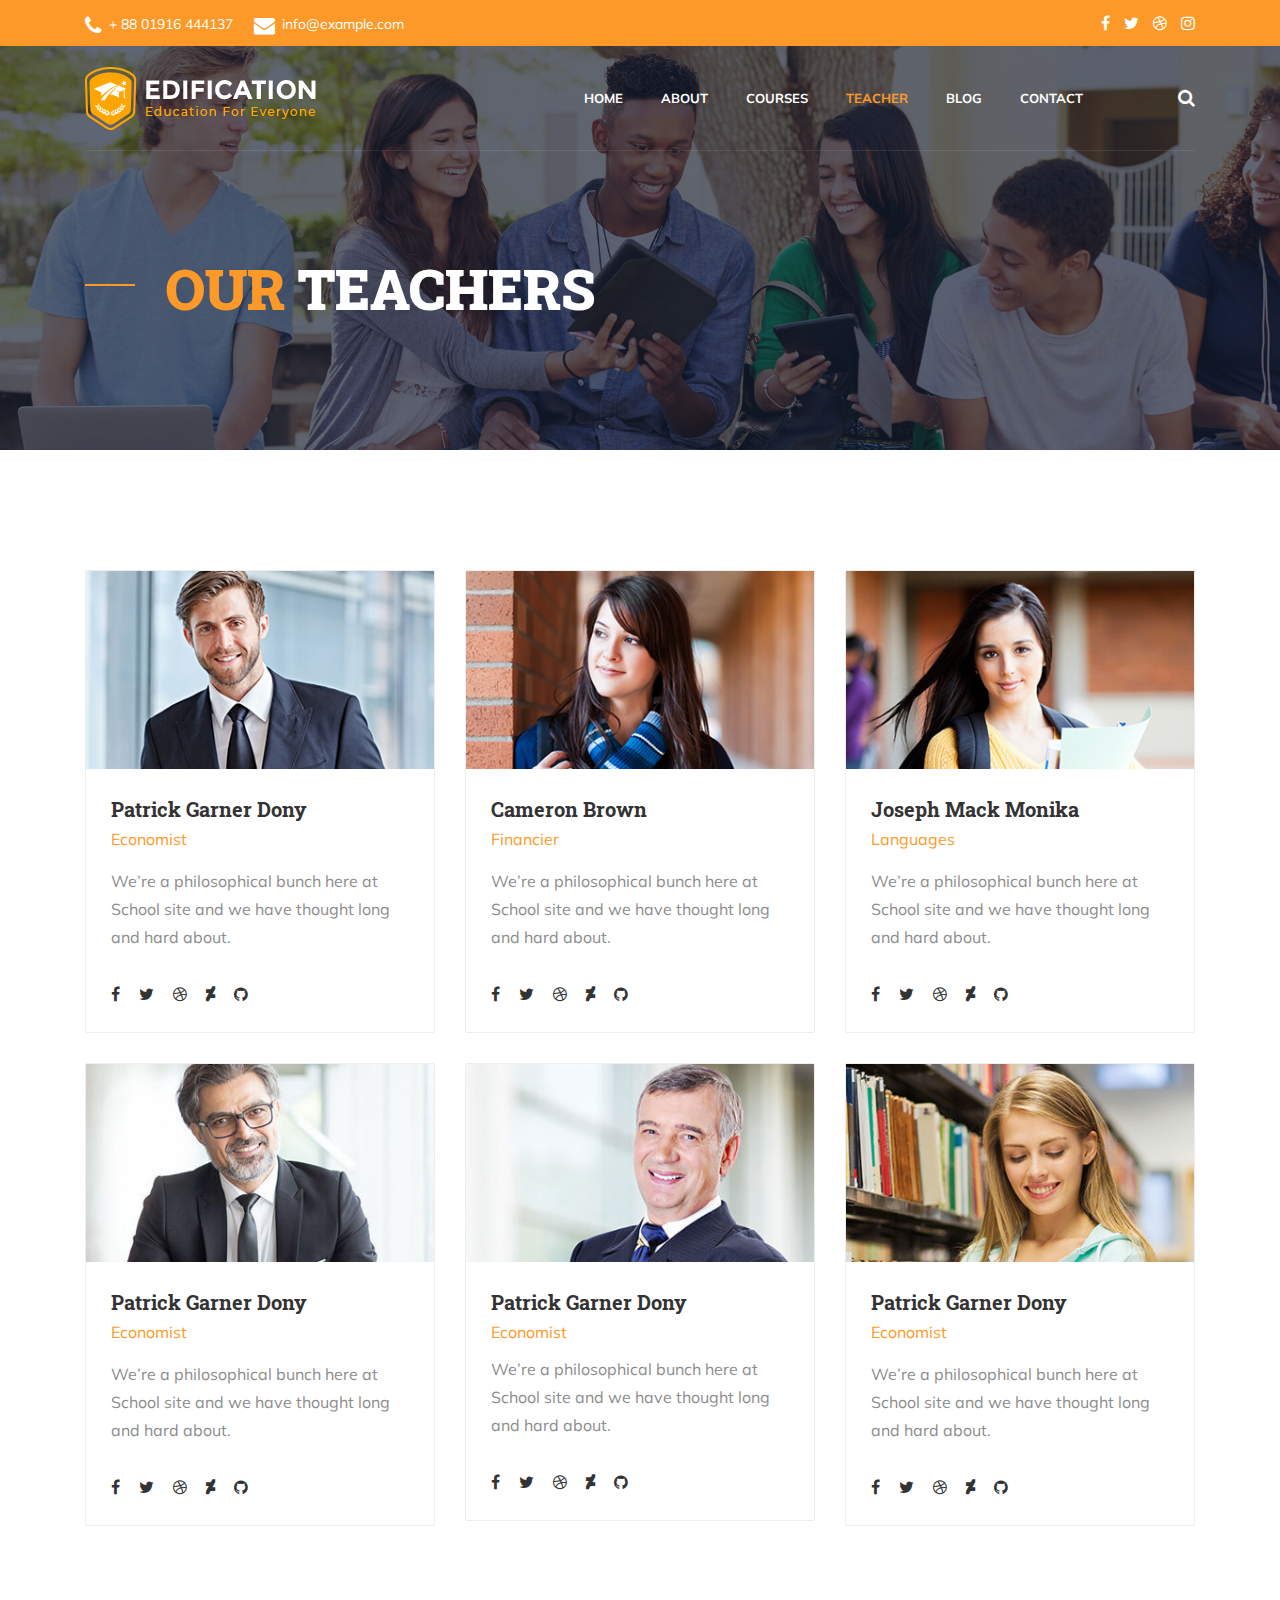
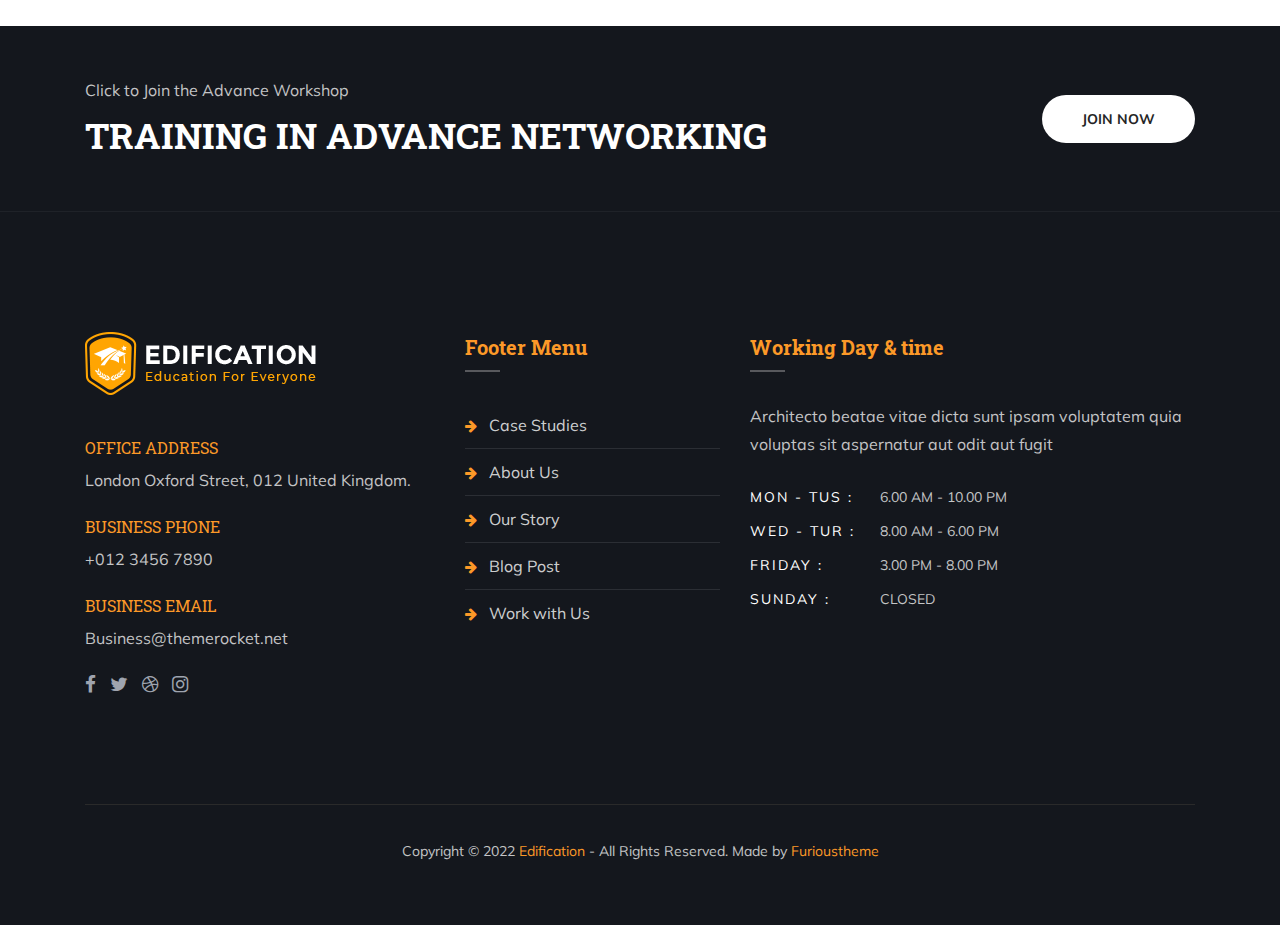
==== theme/teachers.html @ c4a8ab63 "first commit" ====
<!doctype html>
<html class="no-js" lang="en">

<head>
    <meta charset="utf-8">
    <meta http-equiv="x-ua-compatible" content="ie=edge">
    <title>Edification - Responsive Education HTML5 Template</title>
    <meta name="viewport" content="width=device-width, initial-scale=1">
    <!-- Place favicon.ico in the root directory -->
    <link rel="shortcut icon" type="image/png" href="assets/images/icon/favicon.ico">
    <!-- all css here -->
    <link rel="stylesheet" href="assets/css/bootstrap.min.css">
    <link rel="stylesheet" href="assets/css/font-awesome.min.css">
    <link rel="stylesheet" href="assets/css/owl.carousel.min.css">
    <link rel="stylesheet" href="assets/css/magnific-popup.css">
    <link rel="stylesheet" href="assets/css/slicknav.min.css">
    <link rel="stylesheet" href="assets/css/typography.css">
    <link rel="stylesheet" href="assets/css/default-css.css">
    <link rel="stylesheet" href="assets/css/styles.css">
    <link rel="stylesheet" href="assets/css/responsive.css">
    <!--color css-->
    <link rel="stylesheet" id="triggerColor" href="assets/css/triggerplate/color-0.css">
    <!-- modernizr css -->
    <script src="assets/js/vendor/modernizr-2.8.3.min.js"></script>
</head>

<body>
    <!--[if lt IE 8]>
            <p class="browserupgrade">You are using an <strong>outdated</strong> browser. Please <a href="http://browsehappy.com/">upgrade your browser</a> to improve your experience.</p>
        <![endif]-->
    <!-- preloader area start -->
    <div id="preloader">
        <div class="loader"></div>
    </div>
    <!-- prealoader area end -->
    <!-- header area start -->
    <header id="header">
        <!-- header top area start -->
        <div class="header-top">
            <div class="container">
                <div class="row d-flex flex-center">
                    <div class="col-sm-8">
                        <div class="ht-address">
                            <ul>
                                <li><i class="fa fa-phone"></i>+ 88 01916 444137</li>
                                <li><i class="fa fa-envelope"></i>info@example.com</li>
                            </ul>
                        </div>
                    </div>
                    <div class="col-sm-4">
                        <div class="ht-social">
                            <ul>
                                <li><a href="#"><i class="fa fa-facebook"></i></a></li>
                                <li><a href="#"><i class="fa fa-twitter"></i></a></li>
                                <li><a href="#"><i class="fa fa-dribbble"></i></a></li>
                                <li><a href="#"><i class="fa fa-instagram"></i></a></li>
                            </ul>
                        </div>
                    </div>
                </div>
            </div>
        </div>
        <!-- header top area end -->
        <!-- header bottom area start -->
        <div class="header-bottom">
            <div class="container">
                <div class="header-bottom-inner">
                    <div class="row align-items-center">
                        <div class="col-lg-3 col-sm-9">
                            <div class="logo">
                                <a href="index.html"><img src="assets/images/icon/logo.png" alt="logo"></a>
                            </div>
                        </div>
                        <div class="col-xl-8 col-lg-7 d-none d-lg-block">
                            <div class="main-menu">
                                <nav>
                                    <ul id="m_menu_active">
                                        <li><a href="javascript:void(0);">Home</a>
                                            <ul class="submenu">
                                                <li><a href="index.html">Home One</a></li>
                                                <li><a href="index2.html">Home Two</a></li>
                                                <li><a href="index3.html">Home Three</a></li>
                                            </ul>
                                        </li>
                                        <li><a href="about.html">About</a></li>
                                        <li><a href="javascript:void(0);">Courses</a>
                                            <ul class="submenu">
                                                <li><a href="courses.html">courses</a></li>
                                                <li><a href="course-details.html">course details</a></li>
                                            </ul>
                                        </li>
                                        <li class="active"><a href="javascript:void(0);">teacher</a>
                                            <ul class="submenu">
                                                <li class="active"><a href="teachers.html">teachers</a></li>
                                                <li><a href="teacher-details.html">teacher details</a></li>
                                            </ul>
                                        </li>
                                        <li><a href="javascript:void(0);">blog</a>
                                            <ul class="submenu">
                                                <li><a href="blog.html">blog</a></li>
                                                <li><a href="blog-details.html">blog details</a></li>
                                            </ul>
                                        </li>
                                        <li><a href="contact.html">Contact</a></li>
                                    </ul>
                                </nav>
                            </div>
                        </div>
                        <div class="col-xl-1 col-lg-2 col-sm-3">
                            <div class="hb-right">
                                <ul> 
                                    <li class="search_btn"><i class="fa fa-search"></i></li>
                                </ul>
                            </div>
                        </div>
                        <div class="col-12 d-block d-lg-none">
                            <div id="mobile_menu"></div>
                        </div>
                    </div>
                </div>
            </div>
        </div>
        <!-- header bottom area end -->
    </header>
    <!-- header area end -->
    <!-- offset search area start -->
    <div class="offset-search">
        <form action="#">
            <input type="text" name="search" placeholder="Sarch here...">
            <button type="submit"><i class="fa fa-search"></i></button>
        </form>
    </div>
    <!-- offset search area end -->
    <!-- body overlay area start -->
    <div class="body_overlay"></div>
    <!-- body overlay area end -->
    <!-- crumbs area start -->
    <div class="crumbs-area">
        <div class="container">
            <div class="crumb-content">
                <h4 class="crumb-title"><span>Our</span> teachers</h4>
            </div>
        </div>
    </div>
    <!-- crumbs area end -->
    <!-- teacher area start -->
    <div class="all-teachers  pt--120 pb--70">
        <div class="container">
            <div class="row">  
                <div class="col-lg-4 col-md-6">
                  <div class="card mb-5"> 
                    <img src="assets/images/teacher/teacher-member1.jpg" alt="image"> 
                    <div class="card-body teacher-content p-25">  
                      <h4 class="card-title mb-1"><a href="teacher-details.html">Patrick Garner Dony</a></h4>
                      <span class="primary-color d-block mb-4">Economist</span>
                      <p class="card-text">We’re a philosophical bunch here at School site and we have thought long and hard about.</p> 
                      <ul class="list-inline">
                        <li><a href="#"><i class="fa fa-facebook"></i></a></li>
                        <li><a href="#"><i class="fa fa-twitter"></i></a></li>
                        <li><a href="#"><i class="fa fa-dribbble"></i></a></li>
                        <li><a href="#"><i class="fa fa-deviantart"></i></a></li>
                        <li><a href="#"><i class="fa fa-github"></i></a></li>
                      </ul>
                    </div>
                  </div><!-- card -->    
                </div><!-- teacher single end -->

                <!-- teacher single start -->
                <div class="col-lg-4 col-md-6">
                  <div class="card mb-5"> 
                    <img src="assets/images/teacher/teacher-member2.jpg" alt="image"> 
                    <div class="card-body teacher-content p-25">  
                      <h4 class="card-title mb-1"><a href="teacher-details.html">Cameron Brown</a></h4>
                      <span class="primary-color d-block mb-4">Financier</span>
                      <p class="card-text">We’re a philosophical bunch here at School site and we have thought long and hard about.</p> 
                      <ul class="list-inline">
                        <li><a href="#"><i class="fa fa-facebook"></i></a></li>
                        <li><a href="#"><i class="fa fa-twitter"></i></a></li>
                        <li><a href="#"><i class="fa fa-dribbble"></i></a></li>
                        <li><a href="#"><i class="fa fa-deviantart"></i></a></li>
                        <li><a href="#"><i class="fa fa-github"></i></a></li>
                      </ul>
                    </div>
                  </div><!-- card --> 
                </div><!-- teacher single end -->
                
                <!-- teacher single start -->
                <div class="col-lg-4 col-md-6"> 
                  <div class="card mb-5"> 
                    <img src="assets/images/teacher/teacher-member3.jpg" alt="image"> 
                    <div class="card-body teacher-content p-25">  
                      <h4 class="card-title mb-1"><a href="teacher-details.html">Joseph Mack Monika</a></h4>
                      <span class="primary-color d-block mb-4">Languages</span>
                      <p class="card-text">We’re a philosophical bunch here at School site and we have thought long and hard about.</p> 
                      <ul class="list-inline">
                        <li><a href="#"><i class="fa fa-facebook"></i></a></li>
                        <li><a href="#"><i class="fa fa-twitter"></i></a></li>
                        <li><a href="#"><i class="fa fa-dribbble"></i></a></li>
                        <li><a href="#"><i class="fa fa-deviantart"></i></a></li>
                        <li><a href="#"><i class="fa fa-github"></i></a></li>
                      </ul>
                    </div>
                  </div><!-- card -->  
                </div><!-- teacher single end --> 

                <!-- teacher single start -->
                <div class="col-lg-4 col-md-6"> 
                  <div class="card mb-5"> 
                    <img src="assets/images/teacher/teacher-member4.jpg" alt="image"> 
                    <div class="card-body teacher-content p-25">  
                      <h4 class="card-title mb-1"><a href="teacher-details.html">Patrick Garner Dony</a></h4>
                      <span class="primary-color d-block mb-4">Economist</span>
                      <p class="card-text">We’re a philosophical bunch here at School site and we have thought long and hard about.</p> 
                      <ul class="list-inline">
                        <li><a href="#"><i class="fa fa-facebook"></i></a></li>
                        <li><a href="#"><i class="fa fa-twitter"></i></a></li>
                        <li><a href="#"><i class="fa fa-dribbble"></i></a></li>
                        <li><a href="#"><i class="fa fa-deviantart"></i></a></li>
                        <li><a href="#"><i class="fa fa-github"></i></a></li>
                      </ul>
                    </div>
                  </div><!-- card --> 
                </div>
                <!-- teacher single end -->

                <!-- teacher single start -->
                <div class="col-lg-4 col-md-6"> 
                  <div class="card mb-5"> 
                    <img src="assets/images/teacher/teacher-member5.jpg" alt="image"> 
                    <div class="card-body teacher-content p-25">  
                      <h4 class="card-title mb-1"><a href="teacher-details.html">Patrick Garner Dony</a></h4>
                      <span class="primary-color d-block mb-3">Economist</span>
                      <p class="card-text">We’re a philosophical bunch here at School site and we have thought long and hard about.</p> 
                      <ul class="list-inline">
                        <li><a href="#"><i class="fa fa-facebook"></i></a></li>
                        <li><a href="#"><i class="fa fa-twitter"></i></a></li>
                        <li><a href="#"><i class="fa fa-dribbble"></i></a></li>
                        <li><a href="#"><i class="fa fa-deviantart"></i></a></li>
                        <li><a href="#"><i class="fa fa-github"></i></a></li>
                      </ul>
                    </div>
                  </div><!-- card --> 
                </div><!-- teacher single end -->

                <!-- teacher single start -->
                <div class="col-lg-4 col-md-6"> 
                  <div class="card mb-5"> 
                    <img src="assets/images/teacher/teacher-member6.jpg" alt="image"> 
                    <div class="card-body teacher-content p-25">  
                      <h4 class="card-title mb-1"><a href="teacher-details.html">Patrick Garner Dony</a></h4>
                      <span class="primary-color d-block mb-4">Economist</span>
                      <p class="card-text">We’re a philosophical bunch here at School site and we have thought long and hard about.</p> 
                      <ul class="list-inline">
                        <li><a href="#"><i class="fa fa-facebook"></i></a></li>
                        <li><a href="#"><i class="fa fa-twitter"></i></a></li>
                        <li><a href="#"><i class="fa fa-dribbble"></i></a></li>
                        <li><a href="#"><i class="fa fa-deviantart"></i></a></li>
                        <li><a href="#"><i class="fa fa-github"></i></a></li>
                      </ul>
                    </div>
                  </div><!-- card --> 
                </div><!-- teacher single end --> 
            </div>
        </div>
    </div>
    <!-- teacher area end -->

    

    <!-- cta area start -->
    <div class="cta-area secondary-bg has-color ptb--50"> 
        <div class="container">
            <div class="row align-items-center">
                <div class="col-md-9">
                    <div class="cta-content">
                        <p class="mb-2">Click to Join the Advance Workshop</p>
                        <h2>Training in advance networking</h2>
                    </div>
                </div>
                <div class="col-md-3">
                    <div class="cta-btn">
                        <a class="btn btn-light btn-round" href="#">Join Now</a>
                    </div>
                </div>
            </div>
        </div>
    </div>
    <!-- cta area end -->


    <!-- footer area start -->
    <footer>
        <div class="footer-top has-color pt--120 pb--30">
            <div class="container">
                <div class="row">
                    <div class="col-md-4">
                        <div class="widget widget-company">
                            <a href="index.html"><img src="assets/images/icon/logo.png" alt="image"></a>
                            <div class="address">
                                <h6>OFFICE ADDRESS</h6>
                                <p>London Oxford Street, 012 United Kingdom.</p>
                            </div>
                            <div class="address">
                                <h6>BUSINESS PHONE</h6>
                                <p>+012 3456 7890</p>
                            </div>
                            <div class="address">
                                <h6>BUSINESS EMAIL</h6>
                                <p>Business@themerocket.net</p>
                            </div>
                            <ul class="social">
                                <li><a href="#"><i class="fa fa-facebook"></i></a></li>
                                <li><a href="#"><i class="fa fa-twitter"></i></a></li>
                                <li><a href="#"><i class="fa fa-dribbble"></i></a></li>
                                <li><a href="#"><i class="fa fa-instagram"></i></a></li>
                            </ul>
                        </div>
                    </div>
                    <div class="col-md-3">
                        <div class="widget footer-link">
                            <h4 class="fwidget-title mb-5 pb-3 primary-color">Footer Menu</h4> 
                            <ul>
                                <li><a href="#"><i class="fa fa-arrow-right"></i>Case Studies</a></li>
                                <li><a href="#"><i class="fa fa-arrow-right"></i>About Us</a></li>
                                <li><a href="#"><i class="fa fa-arrow-right"></i>Our Story</a></li>
                                <li><a href="#"><i class="fa fa-arrow-right"></i>Blog Post</a></li>
                                <li><a href="#"><i class="fa fa-arrow-right"></i>Work with Us</a></li>
                            </ul>
                        </div>
                    </div>
                    <div class="col-md-5">
                        <div class="widget widget-opening">
                            <h4 class="fwidget-title mb-5 pb-3 primary-color">Working Day & time</h4>
                            <p>Architecto beatae vitae dicta sunt ipsam voluptatem quia voluptas sit aspernatur aut odit aut fugit</p>
                            <ul>
                                <li><span>Mon - Tus :</span>6.00 am - 10.00 pm</li>
                                <li><span>Wed - Tur :</span>8.00 am - 6.00 pm</li>
                                <li><span>Friday :</span>3.00 pm - 8.00 pm</li>
                                <li><span>Sunday :</span>Closed</li>
                            </ul>
                        </div>
                    </div>
                </div>
                <div class="footer-bottom">
                    <p>Copyright © 2022 <span><a class="primary-color" href="https://themeforest.net/user/pixelthemez/portfolio" target="_blank">Edification</a> </span> - All Rights Reserved. Made by <span><a class="primary-color" href="https://furioustheme.com/" target="_blank">Furioustheme</a></span></p>
                </div>
            </div>
        </div>
    </footer>
    <!-- footer area end -->

    <!-- jquery latest version -->
    <script src="assets/js/vendor/jquery-2.2.4.min.js"></script>
    <!-- bootstrap 4 js -->
    <script src="assets/js/bootstrap.min.js"></script>
    <!-- others plugins -->
    <script src="assets/js/owl.carousel.min.js"></script>
    <script src="assets/js/jquery.magnific-popup.min.js"></script>
    <script src="assets/js/jquery.slicknav.min.js"></script>
    <script src="assets/js/plugins.js"></script>
    <script src="assets/js/scripts.js"></script>
</body>

</html>
---- theme/assets/css/typography.css ----
/*
Table Of Contents
=========================
- Default Typography
- Custom Typography
=========================
*/
/*
font-family: 'Libre Baskerville', serif;
font-family: 'Rubik', sans-serif;
*/


/*
--------------------------
- Default Typography
--------------------------
*/


p img {
    margin: 0;
} 

/* em and strong */

em {
    font: 15px/30px;
}

strong,
b {
    font: 15px/30px;
}

small {
    font-size: 11px;
    line-height: inherit;
}


/*  blockquotes */

blockquote {
    border-left: 0 none;
    font-family: 'Nunito', sans-serif;
    margin: 10px 0;
    padding-left: 40px;
    position: relative;
}

blockquote::before {
    color: #4e5665;
    content: "ï„";
    font-family: FontAwesome;
    font-size: 36px;
    left: 20px;
    line-height: 0;
    margin: 0;
    opacity: 0.5;
    position: absolute;
    top: 20px;
}

blockquote p {
    font-style: italic;
    padding: 0;
    font-size: 18px;
    line-height: 36px;
}

blockquote cite {
    display: block;
    font-size: 12px;
    font-style: normal;
    line-height: 18px;
}

blockquote cite:before {
    content: "\2014 \0020";
}

blockquote cite a,
blockquote cite a:visited {
    color: #8B9798;
    border: none
}


/* abbreviations */

abbr {
    color: #444;
    font-weight: 700;
    font-variant: small-caps;
    text-transform: lowercase;
    letter-spacing: .6px;
}

abbr:hover {
    cursor: help;
}


/* links */

a,
a:visited {
    text-decoration: none; 
    font-weight: normal;
    transition: all 0.3s ease-in-out;
    -webkit-transition: all 0.3s ease-in-out;
    -moz-transition: all 0.3s ease-in-out;
    -o-transition: all 0.3s ease-in-out;
    outline: 0;
}

a:hover,
a:active {
    color: #ffb607;
    text-decoration: none;
    outline: 0;
}

a:focus {
    text-decoration: none;
    outline: 0;
}

p a,
p a:visited {
    line-height: inherit;
    outline: 0;
}

a.active {
    color: #ffb607;
}


/* list */

ul,
ol {
    margin-bottom: 0px;
    margin-top: 0px;
    padding: 0;
}

ul {
    margin: 0;
    list-style-type: none;
}

ol {
    list-style: decimal;
}

ol,
ul.square,
ul.circle,
ul.disc {
    margin-left: 0px;
}

ul.square {
    list-style: square outside;
}

ul.circle {
    list-style: circle outside;
}

ul.disc {
    list-style: disc outside;
}

ul ul,
ul ol,
ol ol,
ol ul {
    margin: 0;
}

ul ul li,
ul ol li,
ol ol li,
ol ul li {
    margin-bottom: 0px;
}

li {
    line-height: 18px;
    margin-bottom: 0px;
}

ul.large li {}

li p {}


/* definition list */

dl {
    margin: 12px 0;
}

dt {
    margin: 0;
    color: #11ABB0;
}

dd {
    margin: 0 0 0 20px;
}

button {
    outline: none;
    cursor: pointer;
}


/*
--------------------------
- Custom Typography
--------------------------
*/


/* Your Custom Typography. */
---- theme/assets/css/default-css.css ----
/* 
--------------------------
- 1.1 Default CSS
--------------------------
*/

/*google font*/
@import url('https://fonts.googleapis.com/css?family=Roboto+Slab:400,700|Muli:400,700|Quicksand:400,700&display=swap');

/* Your default CSS. */
*{margin: 0;padding:0;box-sizing: border-box;}

*,
*:before,
*:after {
    -moz-box-sizing: border-box;
    -webkit-box-sizing: border-box;
    box-sizing: border-box;
}

*:focus {
    outline: 0;
}

html {
    font-size: 62.5%;
    -webkit-font-smoothing: antialiased;
}

body {
    background: #fff;
    font-weight: normal;
    /*letter-spacing: 1.2px; */
    line-height: 30px;
    -webkit-font-smoothing: antialiased;
    /* Fix for webkit rendering */
    -webkit-text-size-adjust: 100%;
}

img {
    max-width: 100%;
    height: auto;
}

button,
input,
textarea {
    letter-spacing: 1px;
}
ul.list-inline{
    display: block;
}
ul.list-inline li{
    display: inline-block;
}
.has-color h1,
.has-color h2,
.has-color h3,
.has-color h4,
.has-color h5,
.has-color h6,
.has-color li,
.has-color a{
    color: #fff;
}

.has-color p{
    color: rgba(255,255,255,.75);
}
/*custome css*/

/*----------------------------
  14. Basic margin padding
-----------------------------*/
a.scrollup-btn{
    position: fixed;
    right: 30px;
    bottom: 30px;
    height: 60px;
    width: 60px;
    background: #fff;
    box-shadow: 0px 0px 5px rgba(0,0,0,0.1);
    border-radius: 50%;
    text-align: center;
    line-height: 58px;
    font-size: 29px;
    color: #ffb607;
    z-index: 9;
    opacity: 0;
    visibility: hidden;
    -webkit-animation: zumping-btn 1s linear 0s infinite;
    -o-animation: zumping-btn 1s linear 0s infinite;
    animation: zumping-btn 1s linear 0s infinite;
}
a.scrollup-btn.visible{
    opacity: 1;
    visibility: visible;
}
@keyframes zumping-btn{
    0%{
        -webkit-transform: translateY(0px);
        -ms-transform: translateY(0px);
        -o-transform: translateY(0px);
        transform: translateY(0px);
    }
    50%{
        -webkit-transform: translateY(-5px);
        -ms-transform: translateY(-5px);
        -o-transform: translateY(-5px);
        transform: translateY(-5px);
    }
    100%{
        -webkit-transform: translateY(0px);
        -ms-transform: translateY(0px);
        -o-transform: translateY(0px);
        transform: translateY(0px);
    }
}

a.scrollup-btn:hover{
    background-color: #ffb607;
    color: #fff;
}

/*--------------------------
  17. Padding top
---------------------------*/
.p-25{
    padding: 25px;
}
.p-30{
    padding: 30px;
}
/*--------------------------
  17. Padding top
---------------------------*/
.pt--0 { padding-top: 0 }
.pt--10 { padding-top: 10px }
.pt--15 { padding-top: 15px }
.pt--20 { padding-top: 20px }
.pt--30 { padding-top: 30px }
.pt--40 { padding-top: 40px }
.pt--50 { padding-top: 50px }
.pt--60 { padding-top: 60px }
.pt--70 { padding-top: 70px }
.pt--80 { padding-top: 80px }
.pt--90 { padding-top: 90px }
.pt--100 { padding-top: 100px }
.pt--110 { padding-top: 110px }
.pt--120 { padding-top: 120px }
.pt--130 { padding-top: 130px }
.pt--140 { padding-top: 140px }
.pt--150 { padding-top: 150px }
.pt--160 { padding-top: 160px }
.pt--170 { padding-top: 170px }
.pt--180 { padding-top: 180px }
.pt--190 { padding-top: 190px }

/*------------------------
  18. Padding bottom
---------------------------*/
.pb--0 { padding-bottom: 0 }
.pb--10 { padding-bottom: 10px }
.pb--15 { padding-bottom: 15px }
.pb--20 { padding-bottom: 20px }
.pb--30 { padding-bottom: 30px }
.pb--40 { padding-bottom: 40px }
.pb--50 { padding-bottom: 50px }
.pb--60 { padding-bottom: 60px }
.pb--70 { padding-bottom: 70px }
.pb--80 { padding-bottom: 80px }
.pb--90 { padding-bottom: 90px }
.pb--100 { padding-bottom: 100px }
.pb--110 { padding-bottom: 110px }
.pb--120 { padding-bottom: 120px }
.pb--130 { padding-bottom: 130px }
.pb--140 { padding-bottom: 140px }
.pb--150 { padding-bottom: 150px }
.pb--160 { padding-bottom: 160px }
.pb--170 { padding-bottom: 170px }
.pb--180 { padding-bottom: 180px }
.pb--190 { padding-bottom: 190px }


/*------------------------------
  19. Page section padding 
-------------------------------*/
.ptb--0 { padding: 0 }
.ptb--10 { padding: 10px 0 }
.ptb--20 { padding: 20px 0 }
.ptb--30 { padding: 30px 0 }
.ptb--40 { padding: 40px 0 }
.ptb--50 { padding: 50px 0 }
.ptb--60 { padding: 60px 0 }
.ptb--70 { padding: 70px 0 }
.ptb--80 { padding: 80px 0 }
.ptb--90 { padding: 90px 0 }
.ptb--100 { padding: 100px 0 }
.ptb--110 { padding: 110px 0 }
.ptb--120 { padding: 120px 0 }
.ptb--130 { padding: 130px 0 }
.ptb--140 { padding: 140px 0 }
.ptb--150 { padding: 150px 0 }
.ptb--160 { padding: 160px 0 }
.ptb--170 { padding: 170px 0 }
.ptb--180 { padding: 180px 0 }

.{
    background: #edf1ff;
}

/*prealoder css*/
#preloader {
    position: fixed;
    left: 0;
    top: 0;
    z-index: 9999;
    height: 100%;
    width: 100%;
    display: flex;
    background-color: #000;
}
#preloader  .loader{
    margin: auto;
    height: 60px;
    width: 60px;
    border-radius: 50%;
    border: 2px solid #fff;
    border-left-color: transparent;
    border-right-color: transparent;
    animation: ldrrotating 1000ms linear 0s infinite;
}
@keyframes ldrrotating{
    0%{
        transform: rotate(0deg)scale(1);
    }
    50%{
        transform: rotate(180deg)scale(1.1);
    }
    100%{
        transform: rotate(360deg)scale(1);
    }
}

.text-white-70{
    color: rgba(255,255,255,.7);
}

.secondary-bg{
    background: #14171d;
}
---- theme/assets/css/styles.css ----
/*-----------------------------------------------------------------------------------
Theme Name: Edification
Author: Jsoft
Version: 1.0
Description: Responsive Education HTML5 Template
-----------------------------------------------------------------------------------
 CSS INDEX===================
    ##== Default Css
    1. Home One 
    1.1 Header Top 
    1.2 Header Bottom 
    1.3 Slider Area 
    1.4 About Area 
    1.5 Course Area 
    1.6 Take Toure Area 
    1.7 Teacher Area 
    1.8 Event Area 
    1.9 Testimonial Area 
    1.10 Feature Blog 
    1.11 Call to Action 
    1.12 Footer Area 
    2. Home Two 
    3. Home Three 
    4. Courses
    5. Courses Details
    6. Teacher Details
    7. About
    8. Contact
    9. Blog Details
   10. 404
   11. Color Switcher
 -----------------------------------------------------------------------------------*/

/*============================================
    ##== Default Css
*=============================================*/

body {
  font-family: "Muli", sans-serif;
  font-size: 16px;
  color: #8c8c8c;
  line-height: 26px;
}
h1,
h2,
h3,
h4,
h5,
h6 {
  margin: 0;
  font-weight: 700;
  color: #252525;
  font-family: "Roboto Slab", serif;
}
h1 a,
h2 a,
h3 a,
h4 a,
h5 a,
h6 a {
  font-weight: inherit;
  font-size: inherit;
}

h1 {
  font-size: 40px;
  line-height: 70px;
  letter-spacing: 1px;
  margin-bottom: 0px;
}
h2 {
  font-size: 42px;
  line-height: 52px;
  margin-bottom: 0px;
}
h3 {
  font-size: 28px;
  line-height: 38px;
  margin-bottom: 0px;
}
h4 {
  font-size: 20px;
  line-height: 30px;
}
h5 {
  font-size: 18px;
  line-height: 28px;
}
h6 {
  font-size: 16px;
  line-height: 26px;
}

p {
  font-weight: normal;
  letter-spacing: 0;
  font-size: 16px;
  line-height: 28px;
  margin-bottom: 30px;
}
ul.list-inline {
  display: block;
}
ul.list-inline li {
  display: inline-block;
}

/*Animation*/
.btn,
a {
  -webkit-transition: all 0.5s ease-out 0s;
  -moz-transition: all 0.5s ease-out 0s;
  -ms-transition: all 0.5s ease-out 0s;
  -o-transition: all 0.5s ease-out 0s;
  transition: all 0.5s ease-out 0s;
  color: #333;
}
a:focus,
a:hover {
  color: #fc9928 !important;
}
*::-moz-selection {
  background: #fc9928;
  color: #fff;
  text-shadow: none;
}
::-moz-selection {
  background: #fc9928;
  color: #fff;
  text-shadow: none;
}
::selection {
  background: #fc9928;
  color: #fff;
  text-shadow: none;
}
.btn-lg {
  padding: 22px 40px !important;
}
.btn {
  display: inline-block;
  font-size: 14px;
  font-weight: 700;
  letter-spacing: 0;
  line-height: 12px;
  padding: 18px 40px;
  border-radius: 3px;
  border: none;
  text-transform: uppercase;
}
.btn-sm {
  padding: 12px 20px;
}
.btn-primary {
  background: #fc9928 !important;
  color: #ffffff;
  border: 1px solid #fc9928 !important;
}
.btn-primary:focus,
.btn-primary:hover {
  background-color: #ffffff !important;
  color: #fc9928 !important;
  border-color: #fc9928 !important;
}
.btn-light {
  background-color: #ffffff !important;
  color: #252525 !important;
  border-color: #ffffff !important;
}
.btn-light:focus,
.btn-light:hover {
  background-color: #fc9928 !important;
  color: #ffffff !important;
  border-color: #fc9928 !important;
}
.btn-round {
  border-radius: 50px;
}
.primary-bg {
  background-color: #fc9928;
}

/*============================================
    1. Home One / 1.1 Header Top
*=============================================*/

#header {
  position: relative;
}

.header-top {
  background-color: #fc9928;
  padding: 10px 0;
}

.ht-address ul li {
  display: inline-block;
  color: #fff;
  font-size: 14px;
  font-weight: 400;
  letter-spacing: 0;
  margin-right: 17px;
}
.ht-address ul li i {
  font-size: 21px;
  margin-right: 7px;
  vertical-align: middle;
}
.ht-social {
  text-align: right;
}

.ht-social ul li {
  display: inline-block;
}

.ht-social ul li a {
  display: block;
  color: #fff;
  font-size: 16px;
  margin-left: 10px;
}

/*============================================
    END Header Top
*=============================================*/

/*============================================
    1.2 Header Bottom
*=============================================*/

.header-bottom {
  position: absolute;
  left: 0;
  z-index: 998;
  width: 100%;
  -webkit-transition: all 0.3s ease 0s;
  -o-transition: all 0.3s ease 0s;
  transition: all 0.3s ease 0s;
}

.sticky-header {
  position: fixed;
  top: 0;
  background: #222;
}

.header-bottom-inner {
  border-bottom: 1px solid rgba(255, 255, 255, 0.09);
  -webkit-transition: all 0.3s ease 0s;
  -o-transition: all 0.3s ease 0s;
  transition: all 0.3s ease 0s;
}

.sticky-header .header-bottom-inner {
  border-color: #222;
}

.logo a {
  display: inline-block;
}

.main-menu nav ul li {
  display: inline-block;
  position: relative;
}

.main-menu {
  text-align: right;
}

.main-menu nav ul li a {
  display: block;
  font-size: 13px;
  font-weight: 700;
  color: #fff;
  text-transform: uppercase;
  padding: 43px 17px;
}

.sticky-header .main-menu nav > ul > li > a {
  padding: 38px 17px;
}

.main-menu nav ul li > a:hover,
.main-menu nav ul li.active > a {
  color: #fc9928;
}

/*submenu*/

.main-menu nav .submenu {
  position: absolute;
  left: 0;
  top: 100%;
  z-index: 99;
  width: 160px;
  background-color: #fff;
  text-align: left;
  -webkit-transform: scaley(0);
  -ms-transform: scaley(0);
  -o-transform: scaley(0);
  transform: scaley(0);
  transform-origin: top;
  -webkit-transition: all 0.3s ease 0s;
  -o-transition: all 0.3s ease 0s;
  transition: all 0.3s ease 0s;
}

.main-menu nav ul li:hover > .submenu {
  -webkit-transform: scaley(1);
  -ms-transform: scaley(1);
  -o-transform: scaley(1);
  transform: scaley(1);
}

.main-menu nav .submenu li {
  display: block;
}

.main-menu nav .submenu li a {
  color: #222;
  padding: 16px 15px;
  border-bottom: 1px solid #f1ebeb;
}

/* mobile menu slicknav*/

.slicknav_menu .slicknav_menutxt {
  display: none;
}

.slicknav_menu {
  background: transparent;
  margin-top: 21px;
}

.slicknav_menu .slicknav_icon-bar {
  background-color: #ffffff;
  height: 2px;
  width: 19px;
  margin: 3px 0px;
  -webkit-transition: all 0.3s ease 0s;
  transition: all 0.3s ease 0s;
}

.slicknav_btn {
  background-color: transparent;
  position: relative;
  margin-top: -42px;
  cursor: pointer;
}

.slicknav_menu .slicknav_open .slicknav_icon-bar:nth-child(2) {
  opacity: 0;
  -ms-filter: "progid:DXImageTransform.Microsoft.Alpha(Opacity=0)";
}

.slicknav_menu .slicknav_open .slicknav_icon-bar:nth-child(1) {
  -webkit-transform: rotate(45deg) translate(1px, 7px);
  transform: rotate(45deg) translate(1px, 7px);
}

.slicknav_menu .slicknav_open .slicknav_icon-bar:nth-child(3) {
  -webkit-transform: rotate(-45deg) translateY(-6px);
  transform: rotate(-45deg) translateY(-6px);
}

.slicknav_menu {
  margin: 10px 0;
  padding: 0;
}

.slicknav_nav {
  background: #202020;
  margin: 0;
  padding: 0;
}

.slicknav_nav a:hover {
  background: #fefefe;
  border-radius: 0;
}

.slicknav_nav a {
  font-size: 14px;
  letter-spacing: 0.01em;
}

.slicknav_nav .slicknav_arrow {
  float: right;
}

.slicknav_nav .slicknav_row:hover,
.slicknav_nav .slicknav_row:hover .slicknav_arrow {
  border-radius: 0;
  background-color: #3c3333;
}

/*mobile menu end*/

.hb-right {
  margin-left: -18px;
}
.hb-right ul li {
  font-size: 18px;
  color: #fff;
  cursor: pointer;
  text-align: right;
}
/*search form*/

.offset-search {
  position: fixed;
  left: 50%;
  top: 50%;
  z-index: 999;
  -webkit-transform: translate(-50%, -50%);
  -ms-transform: translate(-50%, -50%);
  -o-transform: translate(-50%, -50%);
  transform: translate(-50%, -50%);
  visibility: hidden;
  opacity: 0;
  -webkit-transition: all 0.3s ease 0s;
  -o-transition: all 0.3s ease 0s;
  transition: all 0.3s ease 0s;
}

.offset-search form {
  position: relative;
}

.offset-search input {
  height: 50px;
  width: 500px;
  max-width: 100%;
  padding-right: 50px;
  padding-left: 20px;
  letter-spacing: 0;
  color: #222;
  border: none;
  border-radius: 2px;
}

.offset-search button {
  position: absolute;
  right: 0;
  top: 0;
  height: 100%;
  width: 50px;
  border: none;
  background: #1d1c1c;
  color: #fff;
  font-size: 18px;
  cursor: pointer;
  border-radius: 0 2px 2px 0;
}

/*offset area*/

.body_overlay {
  position: fixed;
  left: 0;
  top: 0;
  z-index: 998;
  height: 100vh;
  width: 100%;
  cursor: pointer;
  background-color: #fc9928;
  visibility: hidden;
  opacity: 0;
  -webkit-transition: all 0.3s ease 0s;
  -o-transition: all 0.3s ease 0s;
  transition: all 0.3s ease 0s;
  cursor: url(../images/icon/cross-cursor.png), auto;
}

.show_hide {
  opacity: 1;
  visibility: visible;
}

/*============================================
    END Header Bottom
*=============================================*/

/*============================================
    1.3 Slider Area
*=============================================*/

.slider_item {
  min-height: 825px;
  display: flex;
  align-items: center;
  padding-top: 120px;
}

.slider-content {
}

.slider-content h3 {
  font-size: 30px;
  text-transform: uppercase;
  position: relative;
  padding-left: 70px;
  margin-bottom: 10px;
}

.slider-content h3:before {
  content: "";
  height: 2px;
  width: 50px;
  background: #fc9928;
  position: absolute;
  left: 0;
  top: 12px;
}
.slider-content h1 {
  font-size: 52px;
  font-weight: 900;
  text-transform: uppercase;
  line-height: 70px;
  margin-bottom: 20px;
}
.slider-content h1 span {
  display: block;
}
.primary-color {
  color: #fc9928 !important;
}

.text-color {
  color: #fc9928;
}

.slider-content p {
  font-size: 16px;
  font-weight: 400;
  font-style: italic;
}
/*animation*/

.active .slider-content > span,
.active .slider-content h2,
.active .slider-content p,
.active .slider-content a {
  opacity: 1;
  -webkit-transform: translatey(0px);
  -ms-transform: translatey(0px);
  -o-transform: translatey(0px);
  transform: translatey(0px);
}

/*caorusel*/

.slider-area .owl-nav div {
  height: 60px;
  padding: 0 22px 0 23px;
  text-align: center;
  line-height: 60px;
  background: #6b6c6d;
  color: #fff;
  border-radius: 33px;
  position: absolute;
  left: 0;
  top: calc(50% - 30px);
  -webkit-transition: all 0.3s ease 0s;
  -o-transition: all 0.3s ease 0s;
  transition: all 0.3s ease 0s;
}

.slider-area .owl-nav div:hover {
  background: #232323;
}

.slider-area .owl-nav .owl-next {
  left: auto;
  right: 0;
  padding: 0 23px 0 22px;
}

.slider-area .owl-nav div span {
  text-transform: uppercase;
  font-size: 12px;
  width: 0;
  opacity: 0;
  overflow: hidden;
  display: inline-block;
  -webkit-transition: all 0.3s ease 0s;
  -o-transition: all 0.3s ease 0s;
  transition: all 0.3s ease 0s;
}

.slider-area .owl-nav .owl-next span {
  float: left;
}

.slider-area .owl-nav .owl-prev span {
  float: right;
}

.slider-area .owl-nav div:hover span {
  width: 50px;
  opacity: 1;
}

/*============================================
    END Slider Area
*=============================================*/

/*============================================
    1.4 About Area
*=============================================*/

.section-title {
  position: relative;
  margin-bottom: 50px;
}
.section-title > span {
  display: block;
  font-weight: 700;
  color: #252525;
  letter-spacing: 0.1em;
  margin-bottom: 10px;
}
.section-title h2 span {
  display: inline-block;
  font-weight: 500;
}
.line-break {
  display: block;
}
.about-left-content p {
  font-weight: 400;
}

.abt-right-thumb {
  height: 100%;
  padding: 20px;
  background: #f9f9f9;
  box-shadow: 0px 0px 21px 11px rgba(204, 204, 223, 0.2);
}

.abt-rt-inner {
  height: 100%;
  display: flex;
  background: url(../images/about/abt-right-thumb.jpg) center/cover no-repeat;
}

a.expand-video {
  margin: auto;
  height: 78px;
  width: 78px;
  background: #fc9928;
  text-align: center;
  line-height: 78px;
  border-radius: 50%;
  color: #fff;
  font-size: 24px;
}
a.expand-video i {
  position: relative;
  right: -2px;
}
a.expand-video:focus,
a.expand-video:hover {
  background-color: #fff;
  color: #fc9928;
}

/*============================================
    END About Area
*=============================================*/

/*============================================
    1.5 Course Area
*=============================================*/

.card:hover {
  box-shadow: 0 -6px 24px rgba(10, 10, 10, 0.09);
}
.card {
  transition: all 0.3s ease 0s;
}
.course-thumb {
  position: relative;
}
.cs-price {
  position: absolute;
  right: -10px;
  top: 23px;
  color: #fff;
  padding: 6px 12px;
  background: #fc9928;
}
.cs-price:before {
  content: "";
  position: absolute;
  right: 0;
  top: -9px;
  border-left: 10px solid #fc9928;
  border-top: 9px solid transparent;
}
.course-meta-title {
  display: flex;
  flex-wrap: wrap;
  align-items: center;
  justify-content: space-between;
}
.course-meta-text {
  flex-basis: calc(100% - 41px);
}
.course-meta-text h4 a {
  color: #252525;
  display: block;
  font-size: 18px;
  letter-spacing: 0;
  line-height: 28px;
  margin-bottom: 10px;
}
.course-meta-text h4 a:hover {
  color: #fc9928;
}
ul.course-meta-stats {
}

ul.course-meta-stats li {
  display: inline-block;
  margin-right: 15px;
}
ul.course-meta-stats li:last-child {
  margin-right: 0;
}
ul.course-meta-stats li i {
  color: #fc9928;
}
.course-meta-thumbnail {
  height: auto;
  width: 40px !important;
}
.course-meta-details span {
  font-size: 14px;
  color: #222;
}
.course-meta-details p {
  font-size: 15px;
  margin-bottom: 0;
  margin-top: 0;
}
.course-meta-details li {
  border-right: 1px solid #cccccc;
  display: table-cell !important;
  flex: 1 1 0 !important;
  text-align: center;
}
.course-meta-details {
  display: table !important;
  flex-flow: row wrap;
  justify-content: center;
  border-top: 1px solid #eee;
  padding-top: 20px;
}

.card {
  border-color: rgba(0, 0, 0, 0.07) !important;
}
.course-meta-details li:last-child {
  border-right: 0 none;
}
.blog-carousel .owl-nav,
.course-carousel .owl-nav,
.teacher-carousel .owl-nav {
  position: absolute;
  right: 0;
  top: -78px;
}

.blog-carousel .owl-nav div,
.course-carousel .owl-nav div,
.teacher-carousel .owl-nav div {
  height: 43px;
  width: 43px;
  background: #2f2f2f;
  display: inline-block;
  margin-left: 5px;
  border-radius: 50%;
  color: #fff;
  text-align: center;
  line-height: 42px;
  font-size: 24px;
  transition: all 0.3s ease 0s;
}

.blog-carousel .owl-nav div:hover,
.course-carousel .owl-nav div:hover,
.teacher-carousel .owl-nav div:hover {
  background: #fc9928;
}

/*============================================
    END Course Area
*=============================================*/

/*============================================
    1.6 Take Toure Area
*=============================================*/

.take-toure-area {
  background: #14171d;
  position: relative;
  z-index: 1;
}

.take-toure-area:before {
  content: "";
  position: absolute;
  left: 0;
  bottom: 0;
  z-index: -1;
  height: 386px;
  width: 100%;
  background: #fff;
}
.sec-style-two {
  text-align: center;
}

img.title-top-shape {
  margin-bottom: 20px;
}

.sec-style-two h2 {
  color: #fff;
}

.sec-style-two > span {
  color: #fff;
}

.video-area {
  position: relative;
  z-index: 1;
  height: 570px;
  display: flex;
  border-radius: 10px;
  overflow: hidden;
  background: url(../images/bg/take-toure-bg.jpg) center/cover no-repeat;
}

.video-area:before {
  content: "";
  position: absolute;
  left: 0;
  top: 0;
  z-index: -1;
  height: 100%;
  width: 100%;
  background: #000;
  opacity: 0.7;
}

/*============================================
    END Take Toure Area
*=============================================*/

/*============================================
    1.7 Teacher Area
*=============================================*/

.teacher-area {
  position: relative;
  z-index: 1;
}
.teacher-area .card-title.mb-4 {
  margin-bottom: 0 !important;
}
.teacher-area:before {
  content: "";
  position: absolute;
  left: 0;
  bottom: 0;
  z-index: -1;
  height: 400px;
  width: 100%;
  background: #14171d;
}
.teacher-content ul li a {
  font-size: 16px;
}

.teacher-contenttchd-content ul li a {
  margin-right: 10px;
}

/*============================================
    END Teacher Area
*=============================================*/

/*============================================
    1.8 Event Area
*=============================================*/

/*.single-event{
    align-items: center;
    background: #ffffff none repeat scroll 0 0;
    border: 1px solid #e6e9f2;
    border-radius: 3px;
    display: flex;
    flex-wrap: wrap;
    justify-content: space-between;
    margin-bottom: 30px;
}*/
.media {
  border: 1px solid #efefef;
  transition: 0.5s;
}
.media:hover {
  box-shadow: 0px 2px 18.9px 8.1px rgba(204, 204, 223, 0.4);
}
.media-head {
  padding: 25px;
  text-align: center;
  width: 165px;
}
.media-head span {
  font-size: 24px;
  font-weight: 600;
  color: #fff;
  letter-spacing: 0;
}
.media-head span sub {
  font-size: 14px;
  text-transform: uppercase;
  margin-right: 7px;
}
.media-head p {
  font-size: 48px;
  font-weight: 700;
  color: #fff;
  letter-spacing: 0;
  line-height: 50px;
  margin-top: 5px;
  margin-bottom: 0;
}
.media-body {
  flex: 1;
  padding-left: 50px;
}
.media-body h4 a {
  font-size: 24px;
  font-weight: 700;
  color: #252525;
  letter-spacing: 0;
  margin-bottom: 10px;
  display: block;
}
.media-body p {
  font-weight: 400;
  margin-bottom: 0;
}
.media-body p i {
  color: #fc9928;
  margin-right: 8px;
}
/*============================================
    END Event Area
*=============================================*/

/*============================================
    1.9 Testimonial Area
*=============================================*/

.testimonial-area {
  background: #14171d;
  position: relative;
  z-index: 1;
}
img.tst-bg {
  position: absolute;
  left: 50%;
  top: 50%;
  z-index: -1;
  transform: translate(-50%, -50%);
}
.testimonial-content h3 {
  font-weight: 700;
  color: #ffffff;
  letter-spacing: 0;
  font-style: italic;
  line-height: 46px;
  margin-bottom: 35px;
}
.testimonial-content h4 {
  font-weight: 400;
  color: #ffffff;
}
.testimonial-content > span {
  font-size: 14px;
  color: #ffffff;
  letter-spacing: 0;
  font-style: italic;
}

/*============================================
    END Testimonial Area
*=============================================*/

/*============================================
    1.10 Feature Blog
*=============================================*/

.card-body ul li {
  font-size: 12px;
  font-weight: 700;
  letter-spacing: 0;
  padding-right: 10px;
}
.card-body ul li i {
  margin-right: 5px;
}
.blog-content h4 a {
  display: block;
  font-size: 22px;
}
/*============================================
    END Feature Blog
*=============================================*/

/*============================================
    1.11 Call to Action
*=============================================*/
.cta-content span {
  font-weight: 400;
  letter-spacing: 0;
}
/*ff9a02 */
.cta-content h2 {
  font-weight: 700;
  letter-spacing: 0;
  text-transform: uppercase;
  font-size: 36px;
}
.cta-btn {
  text-align: right;
}

.cta-btn .btn-light:hover {
  border-color: #fff !important;
}

.cta-area {
  border-bottom: 1px solid rgba(255, 255, 255, 0.05);
}

/*============================================
    END Call to Action
*=============================================*/

/*============================================
    1.12 Footer Area
*=============================================*/

.footer-top {
  background: #14171d;
}
.widget-company > a {
  display: inline-block;
  margin-bottom: 40px;
}
.widget-company > p {
  font-size: 16px;
  font-weight: 400;
  color: #edf1ff;
  margin-bottom: 24px;
}
.address {
  margin-bottom: 15px;
}
.address h6 {
  font-weight: 400;
  color: #fc9928;
  text-transform: capitalize;
  margin-bottom: 5px;
}
.address p {
  margin-bottom: 20px;
}
.widget-company .social li {
  display: inline-block;
}
.widget-company .social li a {
  display: block;
  font-size: 19px;
  color: #9fa4af;
  margin-right: 10px;
}
.widget-company .social li a:hover {
  color: #fc9928;
}
.fwidget-title {
  position: relative;
}
.fwidget-title:before {
  content: "";
  position: absolute;
  left: 0;
  bottom: 0;
  height: 2px;
  width: 35px;
  background: #58595d;
}
.footer-link a {
  color: rgba(255, 255, 255, 0.8);
}

.fz-14 {
  font-size: 14px;
}
span.post-date {
  display: block;
  font-size: 13px;
  font-weight: 400;
  color: #a09f9c;
  letter-spacing: 0;
  margin-top: 8px;
}

span.post-date i {
  color: #ff9c02;
  margin-right: 5px;
}
.widget-opening ul li {
  display: block;
  font-size: 14px;
  font-weight: 400;
  text-transform: uppercase;
  margin-bottom: 16px;
  color: rgba(255, 255, 255, 0.75);
}
.widget-opening ul li span {
  color: #fff;
  width: 130px;
  display: inline-block;
  letter-spacing: 2px;
}

.footer-bottom {
  text-align: center;
  margin-top: 106px;
  border-top: 1px solid #2a2a2a;
  padding-top: 32px;
}

.footer-bottom p {
  font-size: 14px;
  font-weight: 400;
  letter-spacing: 0;
}

.footer-link li i {
  font-size: 14px;
  margin-right: 12px;
  color: #fc9928;
}
.footer-link li {
  border-bottom: 1px solid rgba(255, 255, 255, 0.1);
  padding: 14px 0;
}
.footer-link li:last-child {
  border-bottom: 0 none;
}

/*============================================
    END Footer Area
*=============================================*/

/*============================================
    2. Home Two
*=============================================*/

.header-two {
  position: fixed;
  left: 0;
  top: 0;
  z-index: 9998;
  width: 100%;
  background: #fff;
}

.menu-style2 {
  text-align: center;
}

.menu-style2.main-menu nav > ul > li > a {
  color: #151515;
  padding: 54px 17px;
  position: relative;
}

.menu-style2.main-menu nav > ul > li > a:before {
  content: "";
  position: absolute;
  left: -6px;
  top: calc(50% - 1px);
  height: 2px;
  width: 10px;
  background: #fc9928;
  opacity: 0;
  transition: all 0.3s ease 0s;
}

.menu-style2.main-menu nav ul li.active a:before,
.menu-style2.main-menu nav ul li a:hover:before {
  opacity: 1;
  width: 19px;
}

.menu-style2.main-menu nav ul li.middle-logo a {
  padding: 0;
  transform: translateY(5px);
}

.menu-style2.main-menu nav ul li.middle-logo a:before {
  display: none;
}

.menu-style2.main-menu nav ul li.middle-logo a img.hb-bottom-shape {
  position: absolute;
  left: 50%;
  min-width: 157px;
  transform: translateX(-50%);
}

.header-bottom-right-style-2 {
  margin-left: -41px;
  text-align: right;
}

.header-bottom-right-style-2 li {
  display: inline-block;
}

.header-bottom-right-style-2 li a.btn {
  padding: 12px 20px;
}
.header-bottom-right-style-2 li a.btn-light {
  border: 1px solid #ccc !important;
}
.header-bottom-right-style-2 li a.btn-light:hover {
  border-color: #fc9928 !important;
}

.header-bottom-right-style-2 li a:hover,
.header-bottom-right-style-2 li a.active {
}

.header-bottom-right-style-2 li:first-child a {
  margin-left: 0;
}

/*hero area*/

.hero-area {
  margin-top: 104px;
  position: relative;
  z-index: 1;
  padding: 170px 0;
  background: url(../images/bg/slider.jpg) center/cover no-repeat;
}

.hero-area:before {
  content: "";
  position: absolute;
  left: 0;
  top: 0;
  z-index: -1;
  height: 100%;
  width: 100%;
  background: #1b2945;
  opacity: 0.5;
}

.hero-content {
  text-align: center;
}

.hero-content h3 {
  font-weight: 400;
  letter-spacing: 2px;
  text-transform: uppercase;
  margin-bottom: 20px;
  font-family: "Quicksand", sans-serif;
}

.hero-content h1 {
  font-size: 60px;
  font-weight: 700;
  margin-bottom: 20px;
  line-height: 69px;
}
.hero-content p {
  font-size: 24px;
  font-weight: 300;
}

.form-input {
  display: inline-block;
  position: relative;
}

.form-input input {
  height: 55px;
  width: 100%;
  max-width: 670px;
  background: #fff;
  border: none;
  padding-left: 60px;
  padding-right: 170px;
  border-radius: 50px;
  letter-spacing: 0;
  color: #222;
}

.form-input .fa-search {
  position: absolute;
  left: 21px;
  top: 18px;
  color: #464545;
  font-size: 20px;
}

.form-input button.btn {
  position: absolute;
  right: 4px;
  top: 4px;
  height: calc(100% - 8px);
  width: 167px;
}

.form-input button:hover {
  background-color: #13172e;
}

.hero-content form strong {
  font-size: 18px;
  font-weight: 700;
  color: #ffffff;
  letter-spacing: 0;
  margin-top: 24px;
  display: block;
}

.hero-content form strong a {
  display: inline-block;
  color: #9599a2;
  font-size: 18px;
  font-weight: 700;
  letter-spacing: 0;
}

.hero-content form strong a:hover {
  color: #fc9928;
}

/*about-area-style2*/

.about-area-style2 {
  background: url(../images/bg/abt2-bg.jpg) center/cover no-repeat;
}

.section-title-style2 {
  padding-top: 29px;
  margin-bottom: 50px;
}
.section-title-style h2 {
  font-size: 60px;
  line-height: 70px;
  margin-bottom: 30px;
}

.about-content-style2 .section-title-style2 {
  margin-bottom: 0px;
}

.section-title-style2 span {
  font-size: 20px;
  font-weight: 400;
  color: #fff;
  letter-spacing: 0;
  text-transform: uppercase;
  margin-bottom: 9px;
  letter-spacing: 2px;
  position: relative;
  display: inline-block;
}

.section-title-style2 span:before,
.section-title-style2 span:after {
  content: "";
  background: url(../images/icon/s2-title-left-shape.png) center/contain
    no-repeat;
  position: absolute;
  left: -78px;
  top: -40px;
  height: 69px;
  width: 67px;
}

.section-title-style2 span:after {
  left: auto;
  right: -78px;
  background: url(../images/icon/s2-title-right-shape.png) center/contain
    no-repeat;
}
.section-title-style2 h2 {
  font-size: 54px;
  font-weight: 700;
  letter-spacing: 0;
  line-height: 66px;
}

.black-title span {
  color: #1e2c39;
}

.white-title span {
  color: rgba(255, 255, 255, 0.8);
}
.white-title h2 {
  color: #fff;
}

.title-tb {
  margin-top: 24px;
}

.title-tb span:before {
  display: none;
}

.title-tb span:after {
  background: #2f2f2f;
  left: 50%;
  transform: translateX(-50%);
  width: 1px;
  height: 30px;
  position: absolute;
  top: -53px;
}

/*common carousel for all*/

.tst-carousel .owl-dots,
.commn-carousel .owl-dots {
  text-align: center;
}

.tst-carousel .owl-dot,
.commn-carousel .owl-dots .owl-dot {
  display: inline-block;
  width: 30px;
  height: 5px;
  border-radius: 30px;
  background: #b6b6b6;
  margin: 0 5px;
}

.tst-carousel .owl-dots .active,
.commn-carousel .owl-dots .active {
  background: #fc9928;
}

/*============================================
    END Home Two
*=============================================*/

/*============================================
    3. Home Three
*=============================================*/

.header-three {
  position: fixed;
  left: 0;
  top: 0;
  z-index: 99;
  width: 100%;
  background-color: #fff;
  padding: 0 60px;
  box-shadow: 0 2px 17px rgba(0, 0, 0, 0.05);
}
.hb-s3-right li {
  display: inline-block;
  cursor: pointer;
}
.hb-s3-right li a.btn {
  display: block;
  margin-right: 15px;
  padding: 12px 20px;
}
.hb-s3-right {
  text-align: right;
}
.header-three .menu-style2.main-menu nav > ul > li > a:before {
  top: auto;
  bottom: 0;
  width: 0;
  height: 0;
  border: 11px solid #ffa501;
  border-left-color: transparent;
  background: transparent;
  border-top-color: transparent;
  border-right-color: transparent;
  left: 50%;
  transform: translateX(-50%);
}

/*hero-s3*/

.hero-s3 {
  background: url(../images/bg/hero-bg2.jpg) center/cover no-repeat;
  padding: 123px 0 229px;
}

.form-input-box {
  background-color: #fff;
  border-radius: 5px;
  padding: 7px 30px;
  display: inline-block;
}

.form-input-box .input {
  display: inline-block;
  border-right: 1px solid #ddd;
  margin-right: 14px;
  padding-right: 15px;
}

.form-input-box .input:last-child {
  margin-right: 0;
  padding-right: 0;
  border: none;
}

.form-input-box .input input,
.form-input-box .input select {
  height: 35px;
  border: none;
  letter-spacing: 0;
  color: #757575;
  padding-right: 13px;
}

.form-submit {
  display: inline-block;
}

/*cta-area-two*/

.cta-area-two .cta-area {
  padding-left: 15px;
  padding-right: 15px;
}

.contact-info-area {
  margin-top: 70px;
}

.cnt-info {
  padding: 40px 30px 40px;
  background: #fff;
}

.cnt-info h4 {
  font-size: 24px;
  font-weight: 600;
  color: #252525;
  letter-spacing: 0;
  margin-bottom: 20px;
}
.cnt-info ul.address li {
  margin-bottom: 15px;
  letter-spacing: 0;
}

.cnt-info ul.address li i {
  color: #fc9928;
  margin-right: 15px;
}
.cnt-info ul.social li a {
  color: #a09f9c;
  font-size: 17px;
  margin: 0 4px;
}

.cnt-info ul.social li a:hover {
  color: #fc9928;
}

#google-map {
  height: 100%;
}

/*============================================
    END Home Three
*=============================================*/

/*============================================
    4. Courses
*=============================================*/

.crumbs-area {
  position: relative;
  z-index: 1;
  background: url(../images/bg/bg1.jpg);
  padding: 213px 0 114px;
  background-size: cover;
}

.crumbs-area:before {
  content: "";
  position: absolute;
  left: 0;
  top: 0;
  z-index: -1;
  height: 100%;
  width: 100%;
  opacity: 0.5;
  background: #1b2945;
}

.crumb-content h4 {
  font-size: 55px;
  color: #fefefe;
  font-weight: 900;
  letter-spacing: 0;
  text-transform: uppercase;
  line-height: 59px;
  margin-bottom: 18px;
}

.crumb-content h4 span {
  color: #fc9928;
}

.crumb-title {
  font-size: 30px;
  font-weight: 500;
  color: #ffffff;
  text-transform: uppercase;
  letter-spacing: 0;
  padding-left: 80px;
  position: relative;
}

.crumb-title:before {
  content: "";
  position: absolute;
  left: 0;
  top: 25px;
  height: 2px;
  width: 50px;
  background: #fc9928;
}

.view-more {
  text-align: center;
}

.view-more a {
  display: inline-block;
  font-size: 12px;
  text-transform: uppercase;
  color: #959595;
  letter-spacing: 0;
}

.view-more a:hover {
  color: #fea402;
}

.view-more a span {
  height: 7px;
  width: 7px;
  background: #fea402;
  display: inline-block;
  margin-right: 5px;
  border-radius: 50%;
}

.view-more a span.last-dot {
  margin-right: 11px;
}

/*============================================
    END Courses
*=============================================*/

/*============================================
    5. Courses Details
*=============================================*/

.course-details .course-thumb {
  margin-bottom: 25px;
}

.csd-hv-info {
  position: absolute;
  left: 0;
  bottom: 0;
  background: rgba(20, 23, 29, 0.95);
  width: 100%;
  padding: 20px 30px;
  display: flex;
  justify-content: space-between;
  flex-wrap: wrap;
}
.cs-thumb {
  position: relative;
}
.csd-hv-info .course-meta-details li {
  padding-left: 20px;
  padding-right: 20px;
}

.csd-hv-info .course-meta-details {
  border-top: 0px;
  padding-top: 0px;
}
.csd-hv-info .course-meta-details li span {
  color: #fff;
  font-weight: 700;
}

.csd-hv-info .course-meta-details li:first-child {
  padding-left: 0;
}

.csd-hv-info .course-dt-info {
  margin: 0;
}

.csd-hv-info .course-meta-details h4 {
  color: #ffffff;
}

.course-details .course-meta-title {
  display: block;
  margin-bottom: 39px;
}

.csd-hv-info ul.course-meta-stats li {
  color: #fff;
}

.cs-post-share {
  margin-top: 50px;
  border-bottom: 1px solid #ebebeb;
  margin-bottom: 50px;
  padding-bottom: 50px;
}
.cs-post-share .tags h4 {
  display: inline-block;
  font-size: 14px;
  letter-spacing: 0;
  font-weight: 700;
}

.cs-post-share .tags ul {
  display: inline-block;
}

.cs-post-share .tags ul li a {
  display: block;
  font-size: 15px;
  font-weight: 400;
  color: #7d7d7d;
  border: 1px solid #f6f7fb;
  padding: 8px 13px;
}

.cs-post-share .tags ul li a:hover {
  background: #ffc502;
  color: #222 !important;
}

.course-details .course-content {
  padding: 0;
}

.course-details .course-content > p {
  color: #9599a2;
  font-size: 16px;
}

.cs-social {
  display: inline-block;
}

.cs-social li {
  display: inline-block;
}

.cs-social li a {
  display: block;
  font-size: 18px;
  color: #464646;
  margin-right: 12px;
}

.cs-social li a:hover {
  color: #fc9928;
}

.cs-post-author {
  display: inline-block;
  font-size: 14px;
  font-weight: 700;
  color: #7d7d7d;
  letter-spacing: 0;
  padding-left: 20px;
  border-left: 1px solid #eaeaea;
  margin-left: 5px;
  line-height: 20px;
}

.cs-post-author span {
  color: #fc9928;
}

.cs-comments {
  display: inline-block;
  font-size: 14px;
  font-weight: 700;
  color: #464646;
  text-transform: uppercase;
  letter-spacing: 0;
  padding-left: 20px;
  border-left: 1px solid #eaeaea;
  margin-left: 20px;
  line-height: 20px;
}

.cs-share-right {
  text-align: right;
}

/*post-autohr-info*/

.post-author-info {
  margin-bottom: 70px;
}

.post-author-info .thumb {
  float: left;
  height: 145px;
  width: 145px;
  border-radius: 50%;
  overflow: hidden;
  margin-right: 35px;
}

.post-author-info h5 {
  color: #363636;
  letter-spacing: 0;
  line-height: 21px;
}

.post-author-info p {
  color: #7d7d7d;
  font-style: italic;
  margin-top: 10px;
}

.post-author-info .social {
  margin-top: 20px;
}

.post-author-info .social li {
  display: inline-block;
}

.post-author-info .social li a {
  display: block;
  font-size: 16px;
  color: #464646;
  margin-right: 12px;
}

.post-author-info .social li a:hover {
  color: #fc9928;
}

/*comment area*/

.comment-area {
  overflow: hidden;
  margin-bottom: 22px;
  margin-top: 50px;
}

h4.comment-title {
  margin-bottom: 30px;
  font-size: 22px;
}

.comment-info-inner article {
  overflow: hidden;
  border-bottom: 1px solid #ebebeb;
  padding-bottom: 30px;
  margin-bottom: 30px;
}

.comment-thumb {
  float: left;
}

.comment-thumb img {
  height: 70px;
  width: 70px;
  border-radius: 50%;
  margin-right: 20px;
  box-shadow: 0px 0px 5px rgba(0, 0, 0, 0.1);
}

.comment-content {
  overflow: hidden;
}

.comment-content h4 {
  margin-bottom: 10px;
}

.comment-content p {
  font-size: 16px;
  color: #9599a2;
}

.cs-cmnt-meta {
  margin-top: 20px;
  display: flex;
  justify-content: space-between;
}

.cs-cmnt-meta ul li {
  display: inline-block;
  font-size: 12px;
  font-weight: 400;
  letter-spacing: 0;
}

.cs-cmnt-meta ul li:first-child {
  margin-right: 8px;
  padding-right: 10px;
  border-right: 1px solid #b79e9e;
  line-height: 14px;
}

.cs-cmnt-meta ul li span {
  color: #7d7d7d;
  letter-spacing: 0;
}

.cs-cmnt-meta > a {
  display: inline-block;
  font-size: 12px;
  font-weight: 400;
  letter-spacing: 2px;
}

.cs-cmnt-meta > a i {
  color: #444;
  margin-left: 5px;
}

.children {
  padding-left: 60px;
}

/*leave-comment-area*/

.leave-comment-area form input,
.leave-comment-area form textarea {
  width: 100%;
  height: 50px;
  margin-bottom: 20px;
  border: none;
  border-bottom: 1px solid #ebebeb;
  letter-spacing: 0;
  font-weight: 500;
  border-radius: 2px;
  -webkit-transition: all 0.3s ease 0s;
  transition: all 0.3s ease 0s;
}

.leave-comment-area form input:focus,
.leave-comment-area form textarea:focus {
  border-color: #fc9928;
}

.leave-comment-area form textarea {
  height: 120px;
  padding-top: 12px;
}

.leave-comment-area form button i {
  margin-left: 8px;
}

/*sidebar */

.widget {
  margin-bottom: 60px;
}
.sidebar .widget {
  margin-bottom: 60px;
  background: #f6f7fb;
  padding: 30px;
}

.widget:last-child {
  margin-bottom: 0;
}

.instructor {
  text-align: center;
}

.instructor .thumb {
  float: none;
  margin: auto;
  margin-bottom: 30px;
}

.instructor p {
  font-size: 16px;
}

.instructor .post-author-info .social li a {
  margin: 0 6px;
}

.widget-subtitle {
  display: block;
  font-size: 13px;
  font-weight: 700;
  color: #252525;
  letter-spacing: 0;
  text-transform: uppercase;
  padding-left: 22px;
}

.widget-title {
  letter-spacing: 0;
  margin-bottom: 30px;
  position: relative;
  font-size: 22px;
}
.wd-offer {
  height: 155px;
  position: relative;
  background: url(../images/bg/flwr-bg.jpg) center/cover no-repeat;
}

.wd-offer .text {
  position: absolute;
  left: 50%;
  top: 50%;
  width: 100%;
  text-align: center;
  -webkit-transform: translate(-50%, -50%);
  -ms-transform: translate(-50%, -50%);
  -o-transform: translate(-50%, -50%);
  transform: translate(-50%, -50%);
}
.wd-offer h4 {
  font-size: 24px;
  font-weight: 700;
  color: #ffffff;
  letter-spacing: 0;
  margin-bottom: 20px;
}
.wd-offer a {
  display: inline-block;
  font-family: "Rubik", sans-serif;
  color: #fff;
  font-size: 12px;
  background: #fc9928;
  padding: 5px 25px;
}
.w-cs-single {
  overflow: hidden;
  margin-bottom: 20px;
}
.w-cs-single img {
  max-width: 120px;
  float: left;
  margin-right: 15px;
}
.w-cs-single p {
  margin-bottom: 0;
}
.w-cs-single p a {
  display: block;
  font-size: 16px;
  font-weight: 700;
}
.w-cs-single p a:hover {
  color: #fc9928;
}
.w-cs-single span {
  font-size: 12px;
  font-weight: 400;
  letter-spacing: 0;
}
/*subscribe*/
.subscribe p {
  font-size: 18px;
  color: #363636;
  margin-bottom: 25px;
}
.subscribe form input {
  width: 100%;
  height: 40px;
  padding-left: 15px;
  border: 1px solid #ebebeb;
  border-radius: 33px;
  margin-bottom: 20px;
  letter-spacing: 0;
}
.subscribe form button {
  width: 100%;
  height: 40px;
  text-align: center;
  border-radius: 33px;
  letter-spacing: 0;
  border: none;
  background: #fc9928;
  color: #fff;
  outline: none;
  -webkit-transition: all 0.3s ease 0s;
  -o-transition: all 0.3s ease 0s;
  transition: all 0.3s ease 0s;
}

.subscribe form button:hover {
  background: #222;
}

.widget-tags li {
  display: inline-block;
}

.widget-tags li a {
  display: block;
  font-size: 15px;
  font-weight: 400;
  background: #fff;
  padding: 9px 17px;
  border-radius: 33px;
  letter-spacing: 0;
  margin-bottom: 8px;
}

.widget-tags li a:hover {
  background: #ffc502;
  color: #222 !important;
}

.fix {
  overflow: hidden;
}

/*============================================
    END Courses Details
*=============================================*/

/*============================================
    6. Teacher Details
*=============================================*/

.tchd-content {
  text-align: left;
}

.tch-left-thumb {
  position: relative;
  margin-bottom: 13px;
}

.tch-left-thumb:before {
  content: "";
  position: absolute;
  right: -10px;
  bottom: -10px;
  border: none;
  border-right: 5px solid #fc9928;
  border-bottom: 5px solid #fc9928;
  height: 86%;
  width: 100%;
}
.tchd-content span {
  display: inline-block;
}

.related-course .section-title img.abt-tlt-shape {
  top: 0;
}

.related-course .w-cs-single {
  margin-bottom: 40px;
}

/*============================================
    END Teacher Details
*=============================================*/

/*============================================
    7. About
*=============================================*/

.ftch-two {
  margin: 0;
}

.befr-themeoclor.teacher-area:before {
  background: #fc9928;
}

/*============================================
    END About
*=============================================*/

/*============================================
    8. Contact
*=============================================*/

.contact-info {
  z-index: 1;
  position: relative;
}

.contact-info:before {
  content: "";
  position: absolute;
  left: 0;
  top: 0;
  height: 50%;
  width: 100%;
  z-index: -1;
  background: #fc9928;
}

.contact-info .cnt-info {
  box-shadow: 0 0 15px rgba(0, 0, 0, 0.05);
}

.cnt-title {
  text-align: center;
  padding-top: 30px;
  margin-bottom: 60px;
}

.cnt-title h4 {
  display: inline-block;
  font-size: 36px;
  font-weight: 700;
  color: #000000;
  letter-spacing: 0;
  margin-bottom: 34px;
  position: relative;
}
.cnt-title h4 span {
  font-weight: 500;
}

.cnt-title p {
  font-size: 16px;
  color: #9fa4af;
  max-width: 600px;
  margin: auto;
}

.cnt-addres-single .icon {
  float: left;
  margin-right: 15px;
  color: #fc9928;
  font-size: 48px;
}

.cnt-addres-single .content {
  overflow: hidden;
}

.cnt-addres-single .content h4 {
  letter-spacing: 0;
}

.cnt-addres-single .content p {
  font-size: 16px;
}

.contact-form {
}

.contact-form form input,
.contact-form form textarea {
  height: 40px;
  border: none;
  border-bottom: 1px solid #ebebeb;
  width: 100%;
  letter-spacing: 0;
  -webkit-transition: all 0.3s ease 0s;
  -o-transition: all 0.3s ease 0s;
  transition: all 0.3s ease 0s;
  margin-bottom: 20px;
}

.contact-form form input:focus,
.contact-form form textarea:focus {
  border-bottom: 1px solid #fc9928;
}

.contact-form form textarea {
  height: 150px;
  padding-top: 21px;
}

.contact-form form button {
  height: 48px;
  width: 193px;
  color: #fff;
  background: #fc9928;
  letter-spacing: 0;
  font-weight: 700;
  text-transform: uppercase;
  font-size: 13px;
  border: none;
  border-radius: 33px;
  margin-top: 46px;
  outline: none;
  -webkit-transition: all 0.3s ease 0s;
  -o-transition: all 0.3s ease 0s;
  transition: all 0.3s ease 0s;
}

.contact-form form button:hover {
  background: #222;
}

/*============================================
    END Contact
*=============================================*/

/*============================================
    9. Blog Details
*=============================================*/

.blog-top-meta {
  margin-bottom: 20px;
}

.blog-top-meta ul li {
  display: inline-block;
  font-size: 14px;
  font-weight: 700;
  color: #7d7d7d;
  letter-spacing: 0;
  margin-right: 18px;
}

.blog-top-meta ul li span {
  letter-spacing: 0;
  color: #fc9928;
}

.blog-top-meta ul li i {
  color: #fc9928;
  margin-right: 10px;
  font-size: 18px;
}

.blog-meta i {
  color: #fc9928;
}

/*widget-search*/

.widget-search form {
  position: relative;
}

.widget-search form input {
  height: 60px;
  width: 100%;
  padding-left: 20px;
  border: 1px solid #ebebeb;
  letter-spacing: 0;
}

.widget-search form button {
  color: #fc9928;
  position: absolute;
  right: 0;
  top: 0;
  height: 100%;
  width: 56px;
  border: none;
  background: transparent;
  font-size: 22px;
  border-left: 1px solid #ebebeb;
  outline: none;
  -webkit-transition: all 0.3s ease 0s;
  -o-transition: all 0.3s ease 0s;
  transition: all 0.3s ease 0s;
}

.widget-search form button:hover {
  background: #ffc502;
  color: #fff;
}

.widget-category .list li a {
  display: block;
  font-size: 16px;
  font-weight: 700;
  color: #464646;
  letter-spacing: 0;
  border-bottom: 1px solid #ebebeb;
  padding: 15px 0;
  position: relative;
  padding-left: 20px;
}

.widget-category .list li a:hover {
  color: #fc9928;
}

.widget-category .list li a:before {
  content: "\f105";
  position: absolute;
  left: 0;
  top: 13px;
  font-family: fontawesome;
  color: #464646;
}

/*============================================
    END Blog Details
*=============================================*/

/*============================================
    10. 404
*=============================================*/

.error-content {
  text-align: center;
}

.error-content img {
  max-width: 900px;
  width: 90%;
  margin: auto;
  margin-bottom: 50px;
}

.error-content h2 {
  font-size: 48px;
  font-weight: 900;
  text-transform: uppercase;
  color: #fc9928;
  letter-spacing: 0;
  margin-bottom: 25px;
}

.error-content p {
  padding: 0 5%;
  font-size: 17px;
  font-weight: 500;
  color: #2f2f2f;
  letter-spacing: 0;
  text-transform: uppercase;
}
/*============================================
    END 404
*=============================================*/

.modal-body input {
  border: 1px solid #efefef;
  margin-bottom: 20px;
  padding: 10px 15px;
  width: 100%;
}
.checkbox-inline input[type="checkbox"] {
  margin-right: 8px;
  width: auto;
}
---- theme/assets/css/responsive.css ----
/* (1366x768) WXGA Display */

@media screen and (min-width: 1366px) and (max-width: 1920px) {}

/*Medium Desktop Device*/

@media screen and (min-width: 1200px) and (max-width: 1366px) {
    .error-content img {
        width: 62%;
    }
}

/* Normal desktop :992px. */

@media (min-width: 992px) and (max-width: 1199px) {
    .ptb--120 {
        padding: 100px 0;
    }
    .pt--120 {
        padding-top: 100px;
    }
    .pb--120 {
        padding-bottom: 100px;
    }
    .pb--100 {
        padding-bottom: 80px;
    }
    .pb--80 {
        padding-bottom: 60px;
    }
    .pb--70 {
        padding-bottom: 60px;
    }
    /*Home One*/
    .main-menu nav ul li a {
        padding: 40px 11px;
    }
    .sticky-header .main-menu nav ul li a {
        padding: 36px 11px;
    }
    .slider-content h2 {
        font-size: 46px;
    }
    .slider-content>span {
        font-size: 20px;
    }
    .section-title img.abt-tlt-shape {
        display: none;
    }
    .section-title h2,
    .section-title h3 {
        font-size: 39px;
        line-height: 43px;
        margin: 0;
    }
    .section-title>span {
        margin-bottom: 11px;
    }
    .media-body  {
        padding-left: 25px;
    }

    /*home two*/
    .menu-style2.main-menu nav ul li a {
        padding: 56px 10px;
    }
    .header-bottom-right-style-2 li a {
        padding: 11px 14px;
    }
    .hero-content h2 {
        font-size: 45px;
        line-height: 62px;
    }
    .hero-content>span {
        font-size: 19px;
        margin-bottom: 9px;
    }
    .hero-content p {
        font-size: 20px;
    }
    .hero-area {
        padding: 95px 0;
    }
    .section-title-style2 h2 {
        font-size: 41px;
        line-height: 54px;
    }
    .section-title-style2 span {
        font-size: 18px;
        margin-bottom: 7px;
    }
    .section-title-style2 span:before,
    .section-title-style2 span:after {
        left: -65px;
        top: -20px;
        height: 38px;
    }
    .section-title-style2 span:after {
        right: -65px;
        left: auto;
    }
    .title-tb span:after {
        right: 50%;
        top: -40px;
        -webkit-transform: translateX(-50%);
        -ms-transform: translateX(-50%);
        -o-transform: translateX(-50%);
        transform: translateX(-50%);
        width: 1px;
        height: 25px;
    }
    .title-tb {
        margin-top: 40px;
    }

    /*home three*/
    .header-three .menu-style2.main-menu nav ul li a {
        padding: 56px 8px;
    }
    .hb-s3-right li:first-child {
        display: none;
    }
    .hero-s3 {
        padding-bottom: 200px;
    }

    /*course*/
    .course-meta-details {
        padding: 1px 6px;
    }
    .cs-meta-stats li:last-child {
        display: none;
    }

    /*course details*/
    .cs-post-share .tags ul li a {
        font-size: 14px;
        padding: 10px 16px;
        margin-left: 0px;
    }
    /*teacher details*/
    .related-course .w-cs-single img {
        max-width: 94px;
    }
    .related-course .w-cs-single h4 {
        font-size: 15px;
    }

    /*blog page*/
    .blog-content h2 a {
        font-size: 21px;
    }
    .blog-content {
        padding: 15px 15px 20px;
    }

    /*404*/
    .error-content img {
        width: 50%;
    }
    .error-content h2 {
        font-size: 38px;
    }
}

/* Normal desktop :991px. */

@media (min-width: 768px) and (max-width: 991px) {
    .ptb--120 {
        padding: 90px 0;
    }
    .pt--120 {
        padding-top: 90px;
    }
    .pb--120 {
        padding-bottom: 90px;
    }
    .pb--100 {
        padding-bottom: 70px;
    }
    .pb--80 {
        padding-bottom: 50px;
    }
    .pb--70 {
        padding-bottom: 50px;
    }
    /*Home One*/
    .header-bottom {
        padding-top: 20px;
    }
    .slicknav_btn {
        margin-top: -58px;
    }
    .slider-area .owl-nav {
        display: none;
    }
    .slider_item {
        min-height: 641px;
        padding-top: 95px;
    }
    .slider-content h2 {
        font-size: 41px;
        line-height: 56px;
    }
    .slider-content>span {
        font-size: 19px;
    }
    .blog-carousel .owl-nav,
    .course-carousel .owl-nav,
    .teacher-carousel .owl-nav {
        top: -112px;
    }
    .section-title img.abt-tlt-shape {
        position: absolute;
        left: -37px;
        top: 34px;
        width: 30px;
    }
    .abt-right-thumb {
        margin-top: 50px;
        padding: 0;
        height: 400px;
    }
    .section-title h2,
    .section-title h3 {
        font-size: 32px;
        line-height: 35px;
    }
    .section-title h2 span {
        font-size: 30px;
    }
    .section-title {
        margin-bottom: 30px;
    }
    .section-title>span {
        margin-bottom: 8px;
    }
    .media-head  {
        width: 97px;
        padding: 13px 0 15px;
    }
    .media-head  h2 {
        font-size: 21px;
        line-height: 24px;
    }
    .media-head  h5 {
        font-size: 12px;
    }
    .media-head  h5 span {
        font-size: 11px;
    }
    .media-body  {
        padding-left: 10px;
    }
    .media-body  h2 {
        font-size: 18px;
        margin-bottom: 5px;
    }
    .event-area {
        padding-bottom: 60px;
    }
    .footer-bottom {
        margin-top: 82px;
    }

    /*Home two*/
    .header-two {
        padding-top: 23px;
        background: #212121;
    }

    .header-bottom-right-style-2 li a {
        background: #fff;
    }
    .middle-logo {
        display: none!important;
    }
    .hero-area {
        margin-top: 104px;
        padding: 96px 0;
    }
    .hero-content h2 {
        font-size: 41px;
        line-height: 53px;
    }
    .hero-content>span {
        font-size: 17px;
        margin-bottom: 7px;
    }
    .hero-content p {
        font-size: 21px;
    }
    .section-title-style2 h2 {
        font-size: 37px;
        line-height: 56px;
    }
    .section-title-style2 span {
        font-size: 20px;
    }
    .section-title-style2 span:before,
    .section-title-style2 span:after {
        left: -69px;
        top: -17px;
        height: 36px;
    }
    .section-title-style2 span:after {
        right: -69px;
        left: auto;
    }
    .title-tb span:after {
        right: 50%;
        top: -40px;
        -webkit-transform: translateX(-50%);
        -ms-transform: translateX(-50%);
        -o-transform: translateX(-50%);
        transform: translateX(-50%);
        width: 1px;
        height: 25px;
    }
    .title-tb {
        margin-top: 40px;
    }

    /*home three*/
    .header-three {
        padding-top: 23px;
    }
    .header-three .slicknav_menu .slicknav_icon-bar {
        background-color: #423f3f;
    }
    .form-input-box {
        padding: 10px 13px;
    }
    .form-input-box .input {
        width: 159px;
    }
    .form-submit {
        margin-top: 20px;
    }
    .form-submit button {
        margin: 0;
    }
    .hero-s3 {
        padding-bottom: 200px;
    }
    .cta-area-two .cta-area {
        padding-left: 15px;
    }
    .cta-area-two .cta-btn a {
        width: 134px;
    }

    /*courses*/
    .crumb-content h4 {
        font-size: 38px;
        line-height: 43px;
        margin-bottom: 21px;
    }
    .crumb-content p {
        font-size: 19px;
        padding-left: 49px;
    }
    .crumb-content p:before {
        width: 31px;
    }
    /*course details*/
    .csd-hv-info {
        display: block;
        text-align: center;
    }
    .cs-meta-stats {
        margin-top: 20px;
    }
    .cs-share-right {
        text-align: left;
        margin-top: 20px;
    }
    .post-author-info .thumb {
        height: 90px;
        width: 90px;
        overflow: hidden;
        margin-right: 23px;
    }

    /*teacher details*/
    .tch-left-thumb {
        width: 369px;
        margin: auto;
        margin-bottom: 13px;
    }

    /*contact*/
    .cnt-title h4 {
        font-size: 30px;
        margin-bottom: 18px;
    }
    .cnt-addres-single {
        margin-bottom: 40px;
    }
    .contact-address {
        padding-bottom: 70px;
    }
    .contact-info #google_map{
        height: 300px;
        margin-top: 70px;
    }

    /*404*/
    .error-content img {
        width: 63%;
    }
    .error-content h2 {
        font-size: 38px;
    }
    .error-content p {
        font-size: 15px;
    }
}

/* small mobile :320px. */

@media (max-width: 767px) {
    .hero-content h1,
    .slider-content h1{
        font-size: 22px;
        line-height: 32px;
    }
    .hero-content h3,
    .slider-content h3{
        font-size: 18px;
    }
    .hb-right ul li{
        text-align: left;
    }
    .middle-logo {
        display: none!important;
    }
    .ptb--120 {
        padding: 80px 0;
    }
    .pt--120 {
        padding-top: 80px;
    }
    .pb--120 {
        padding-bottom: 80px;
    }
    .pb--100 {
        padding-bottom: 60px;
    }
    .pb--80{
        padding-bottom: 50px;
    }
    .pb--70 {
        padding-bottom: 40px;
    }
    .pb--60 {
        padding-bottom: 30px;
    }
    .sidebar {
        margin-top: 80px;
    }
    .widget-title {
        margin-bottom: 35px;
    }
}

/* Large Mobile :480px. */

@media only screen and (min-width: 480px) and (max-width: 767px) {
    /*Home One*/

    .footer-top .widget {
        margin-bottom: 30px;
    }
    .header-bottom {
        padding-top: 20px;
    }
    .slicknav_btn {
        margin-top: -58px;
    }
    .slider-area .owl-nav {
        display: none;
    }
    .slider_item {
        min-height: 641px;
        padding-top: 95px;
    }
    .slider-content h2 {
        font-size: 41px;
        line-height: 56px;
    }
    .slider-content>span {
        font-size: 19px;
    }
    .blog-carousel .owl-nav,
    .course-carousel .owl-nav,
    .teacher-carousel .owl-nav {
        top: -112px;
    }
    .section-title img.abt-tlt-shape {
        position: absolute;
        left: -37px;
        top: 34px;
        width: 30px;
    }
    .abt-right-thumb {
        margin-top: 50px;
        padding: 0;
        height: 400px;
    }
    .section-title h2,
    .section-title h3 {
        font-size: 32px;
        line-height: 35px;
    }
    .section-title h2 span {
        font-size: 30px;
    }
    .section-title {
        margin-bottom: 30px;
    }
    .section-title>span {
        margin-bottom: 8px;
    }
    .media-head  { 
    }
    .media-head  h2 {
        font-size: 21px;
        line-height: 24px;
    }
    .media-head  h5 {
        font-size: 12px;
    }
    .media-head  h5 span {
        font-size: 11px;
    }
    .media-body  {
        padding-left: 10px;
    }
    .media-body  h2 {
        font-size: 18px;
        margin-bottom: 5px;
    }
    .event-area {
        padding-bottom: 60px;
    }
    .ht-address ul li {
        margin-right: 9px;
    }
    .cta-content {
        text-align: center;
    }
    .cta-btn {
        margin-top: 40px;
        text-align: center;
    }
    .cta-area {
        padding-left: 0;
    }
    /*Home two*/
    .header-two {
        padding-top: 23px;
        background: #212121;
    }

    .header-bottom-right-style-2 li a {
        background: #fff;
    }
    .middle-logo {
        display: none!important;
    }
    .hero-area {
        margin-top: 104px;
        padding: 96px 0;
    }
    .hero-content h2 {
        font-size: 41px;
        line-height: 53px;
    }
    .hero-content>span {
        font-size: 17px;
        margin-bottom: 7px;
    }
    .hero-content p {
        font-size: 21px;
    }
    .section-title-style2 h2 {
        font-size: 37px;
        line-height: 56px;
    }
    .section-title-style2 span {
        font-size: 20px;
    }
    .section-title-style2 span:before,
    .section-title-style2 span:after {
        left: -69px;
        top: -17px;
        height: 36px;
    }
    .section-title-style2 span:after {
        right: -69px;
        left: auto;
    }
    .title-tb span:after {
        right: 50%;
        top: -40px;
        -webkit-transform: translateX(-50%);
        -ms-transform: translateX(-50%);
        -o-transform: translateX(-50%);
        transform: translateX(-50%);
        width: 1px;
        height: 25px;
    }
    .title-tb {
        margin-top: 40px;
    }
    .section-title-style2 .line-break {
        display: inline-block;
    }

    /*home three*/
    .header-three .logo {
        text-align: center;
        padding: 20px 0;
    }
    .header-three .slicknav_menu .slicknav_icon-bar {
        background-color: #272626;
    }
    .hero-s3 {
        margin-top: 163px;
    }
    .form-input-box {
        padding: 10px 12px;
    }
    .form-input-box .input {
        margin-right: 10px;
        padding-right: 0;
        width: 148px;
    }
    .form-submit {
        margin-top: 20px;
    }
    .form-submit button {
        margin: 0;
    }
    .hero-s3 {
        padding-bottom: 200px;
    }
    .ftc-arch-single {
        margin-bottom: 40px;
    }
    .feature-archive {
        margin-bottom: -40px;
    }
    #google_map {
        margin-top: 70px;
        height: 200px;
    }

    /*courses*/
    .crumb-content h4 {
        font-size: 34px;
        line-height: 43px;
        margin-bottom: 21px;
    }
    .crumb-content p {
        font-size: 19px;
        padding-left: 49px;
    }
    .crumb-content p:before {
        width: 31px;
    }
    .crumbs-area {
        padding: 181px 0 76px;
    }
    .course-single {
        max-width: 398px;
        margin: auto;
        margin-bottom: 50px;
    }
    /*coure details*/
    .csd-hv-info {
        display: block;
        text-align: center;
    }
    .cs-meta-stats {
        margin-top: 20px;
    }
    .cs-share-right {
        text-align: left;
        margin-top: 20px;
    }
    .post-author-info .thumb {
        height: 90px;
        width: 90px;
        overflow: hidden;
        margin-right: 23px;
    }
    /*teacher*/
    .all-teachers .teacher-single {
        max-width: 362px;
        margin: auto;
        margin-bottom: 50px;
    }
    .tch-left-thumb {
        width: 369px;
        margin: auto;
        margin-bottom: 13px;
    }

    /*contact*/
    .cnt-title h4 {
        font-size: 30px;
        margin-bottom: 18px;
    }
    .cnt-addres-single {
        max-width: 345px;
        margin: auto;
        margin-bottom: 40px;
    }
    .contact-address {
        padding-bottom: 70px;
    }
    /*blog details*/
    .blog-details-area .cs-share-right {
        margin: 0;
    }

    /*404*/
    .error-content img {
        width: 63%;
    }
    .error-content h2 {
        font-size: 38px;
    }
    .error-content p {
        font-size: 15px;
    }
}

/* small mobile :320px. */

@media (min-width: 240px) and (max-width: 479px) {
    .pb--80{
        padding-bottom: 40px;
    }
    /*Home One*/
    .offset-search input {
        width: 255px;
    }
    .ht-address {
        text-align: center;
    }
    .ht-address ul li {
        margin: 0;
    }
    .ht-social {
        text-align: center;
        margin-top: 10px;
    }
    .ht-social ul li a {
        margin: 0 5px;
    }
    .logo {
        text-align: center;
        margin: 20px 0;
    }
    .header-bottom,
    .sticky-header.header-bottom {
        position: inherit;
        top: auto;
        background: #222;
    }
    .header-bottom-inner {
        border: none;
    }
    .slider-content>span {
        font-size: 16px;
    }
    .slider-content h2 {
        font-size: 25px;
        line-height: 40px;
    }
    .slider-content p {
        font-size: 15px;
    }
    .slider-area .owl-nav {
        display: none;
    }
    .slider_item {
        min-height: 528px;
        padding-top: 0;
    }
    .section-title h2,
    .section-title h2 span,
    .section-title h3 {
        font-size: 26px;
        line-height: 34px;
    }
    .section-title h3 {
        margin-top: 0;
    }
    .section-title>span {
        margin-bottom: 0px;
    }
    .section-title {
        margin-bottom: 40px;
    }
    .abt-right-thumb {
        padding: 0;
        margin-top: 68px;
    }
    .abt-rt-inner {
        height: 300px;
    }
    .line-break {
        display: inline-block;
    }
    .blog-carousel .owl-nav,
    .course-carousel .owl-nav,
    .teacher-carousel .owl-nav {
        top: -184px;
        display: none;
    }
    .cs-content {
        padding: 10px;
    }
    .cs-meta-thumb {
        height: 50px;
        width: 50px;
    }
    .cs-m-text {
        flex-basis: calc(100% - 62px);
    }
    ul.cs-meta-stats li {
        margin-right: 11px;
    }
    .course-meta-details {
        padding: 1px 13px;
    }
    .video-area {
        height: 270px;
    }
    .take-toure-area:before {
        height: 193px;
    }
    .single-event a {
        display: block;
    }
    .media-head  {
        width: 100%;
        padding: 10px 0 16px;
    }
    .media-head  h2 {
        font-size: 27px;
        line-height: 30px;
    }
    .media-head  h5 {
        font-size: 13px;
    }
    .media-head  h5 span {
        font-size: 11px;
    }
    .media-body  {
        padding: 27px 15px;
        text-align: center;
    }
    .testimonial-content h3 {
        font-size: 22px;
        line-height: 32px;
    }
    .blog-content {
        padding: 18px;
    }
    .blog-content span {
        margin-bottom: 7px;
        line-height: 19px;
    }
    .blog-content h2 a {
        font-size: 21px;
    }
    .cta-content h4 {
        font-size: 18px;
    }
    .cta-area {
        padding-left: 0;
        text-align: center;
    }
    .cta-btn {
        margin-top: 30px;
        text-align: center;
        padding-right: 0;
    }
    .footer-bottom {
        margin-top: 60px;
    }
    .footer-bottom p {
        font-size: 12px;
    }

    /*Home two*/
    .header-two {
        background: #212121;
    }
    .header-bottom-right-style-2 {
        margin-left: 0;
        text-align: left;
        margin-top: 9px;
    }
    .header-bottom-right-style-2 li a {
        background: #fff;
    }
    .header-two .slicknav_btn {
        margin-top: -48px;
    }
    .hero-area {
        margin-top: 173px;
        padding: 98px 0;
    }
    .hero-content>span {
        font-size: 19px;
        margin-bottom: 6px;
    }
    .hero-content h2 {
        font-size: 29px;
        line-height: 46px;
    }
    .hero-content p {
        font-size: 15px;
    }
    .form-input button {
        width: 127px;
    }
    .section-title-style2 h2 {
        font-size: 26px;
        line-height: 44px;
    }
    .section-title-style2 span {
        font-size: 17px;
    }
    .section-title-style2 span:before,
    .section-title-style2 span:after {
        left: -48px;
        top: -24px;
        height: 51px;
        width: 41px;
    }
    .section-title-style2 span:after {
        left: auto;
        right: -48px;
    }
    .title-tb span:after {
        right: 50%;
        top: -40px;
        -webkit-transform: translateX(-50%);
        -ms-transform: translateX(-50%);
        -o-transform: translateX(-50%);
        transform: translateX(-50%);
        width: 1px;
        height: 25px;
    }
    .title-tb {
        margin-top: 12px;
    }

    /*home three*/
    .header-three {
        padding: 0 15px;
    }
    .hb-s3-right{
        text-align: left;
    }
    .hb-s3-right li a {
        padding: 12px 17px;
    }
    .cart_btn,
    .search_btn {
        margin-left: 18px;
    }
    .header-three .slicknav_btn {
        margin-top: -48px;
    }
    .header-three .slicknav_menu .slicknav_icon-bar {
        background-color: #333;
    }
    .hero-s3.hero-area {
        margin-top: 161px;
    }
    .form-input-box .input {
        display: block;
        border: none;
        margin-right: 0;
        padding-right: 0;
    }
    .form-input-box .input input,
    .form-input-box .input select {
        padding-right: 0;
        width: 100%;
    }
    .form-submit {
        margin-top: 20px;
    }
    .form-submit button {
        margin: 0;
    }
    .feature-archive {
        margin: 0 0 -40px;
        padding-top: 70px;
        text-align: center;
    }
    .ftc-arch-single {
        margin-bottom: 40px;
    }
    .cnt-info {
        padding: 40px 23px 40px;
    }
    .cnt-info ul.social {
        margin-top: 40px;
        text-align: left;
    }
    #google_map {
        margin-top: 70px;
        height: 250px;
    }

    /*course*/
    .crumb-content h4 {
        font-size: 23px;
        line-height: 36px;
    }
    .crumb-content p {
        font-size: 16px;
        font-weight: 400;
        padding-left: 29px;
    }
    .crumb-content p:before {
        width: 22px;
    }
    .crumbs-area {
        padding: 80px 0;
    }
    .csd-hv-info {
        position: inherit;
        background: #222;
        padding: 20px 10px;
    }
    ul.cs-meta-stats {
        text-align: center;
        margin-top: 10px;
        width: 100%;
    }
    .cs-post-share .tags ul li a {
        font-size: 13px;
        padding: 9px 18px;
        border-radius: 28px;
        margin-left: 1px;
    }
    .cs-social li a {
        font-size: 16px;
        margin-right: 7px;
    }
    .cs-share-right {
        margin-top: 20px;
        text-align: center;
    }
    .cs-post-author {
        padding-left: 9px;
        margin-left: 5px;
    }
    .cs-comments {
        padding-left: 4px;
        margin-left: 1px;
    }
    .post-author-info {
        text-align: center;
    }
    .post-author-info .thumb {
        float: none;
        margin: auto;
        margin-bottom: 40px;
    }
    .comment-thumb img {
        height: 60px;
        width: 60px;
        margin-right: 13px;
    }
    .cs-cmnt-meta {
        display: block;
    }
    .cs-cmnt-meta ul li:first-child {
        margin-bottom: 10px;
    }
    .children {
        padding-left: 20px;
    }

    /*teacher details*/
    .tch-left-thumb:before {
        height: 103%;
        width: 103%;
    }
    .tchd-content {
        padding: 15px 0;
    }
    /*contact*/
    .cnt-title h4:before,
    .cnt-title h4:after {
        display: none;
    }
    .cnt-title h4 {
        font-size: 25px;
        margin-bottom: 20px;
    }
    .cnt-title p {
        font-size: 14px;
        font-style: normal;
        font-family: 'Nunito', sans-serif;
    }
    .cnt-addres-single {
        margin-bottom: 40px;
    }
    .contact-address {
        padding-bottom: 20px;
    }

    /*404*/
    .error-content h2 {
        font-size: 27px;
    }
    .error-content p {
        font-size: 13px;
    }
    .teacher-area{
        padding-bottom: 80px;
    }
}
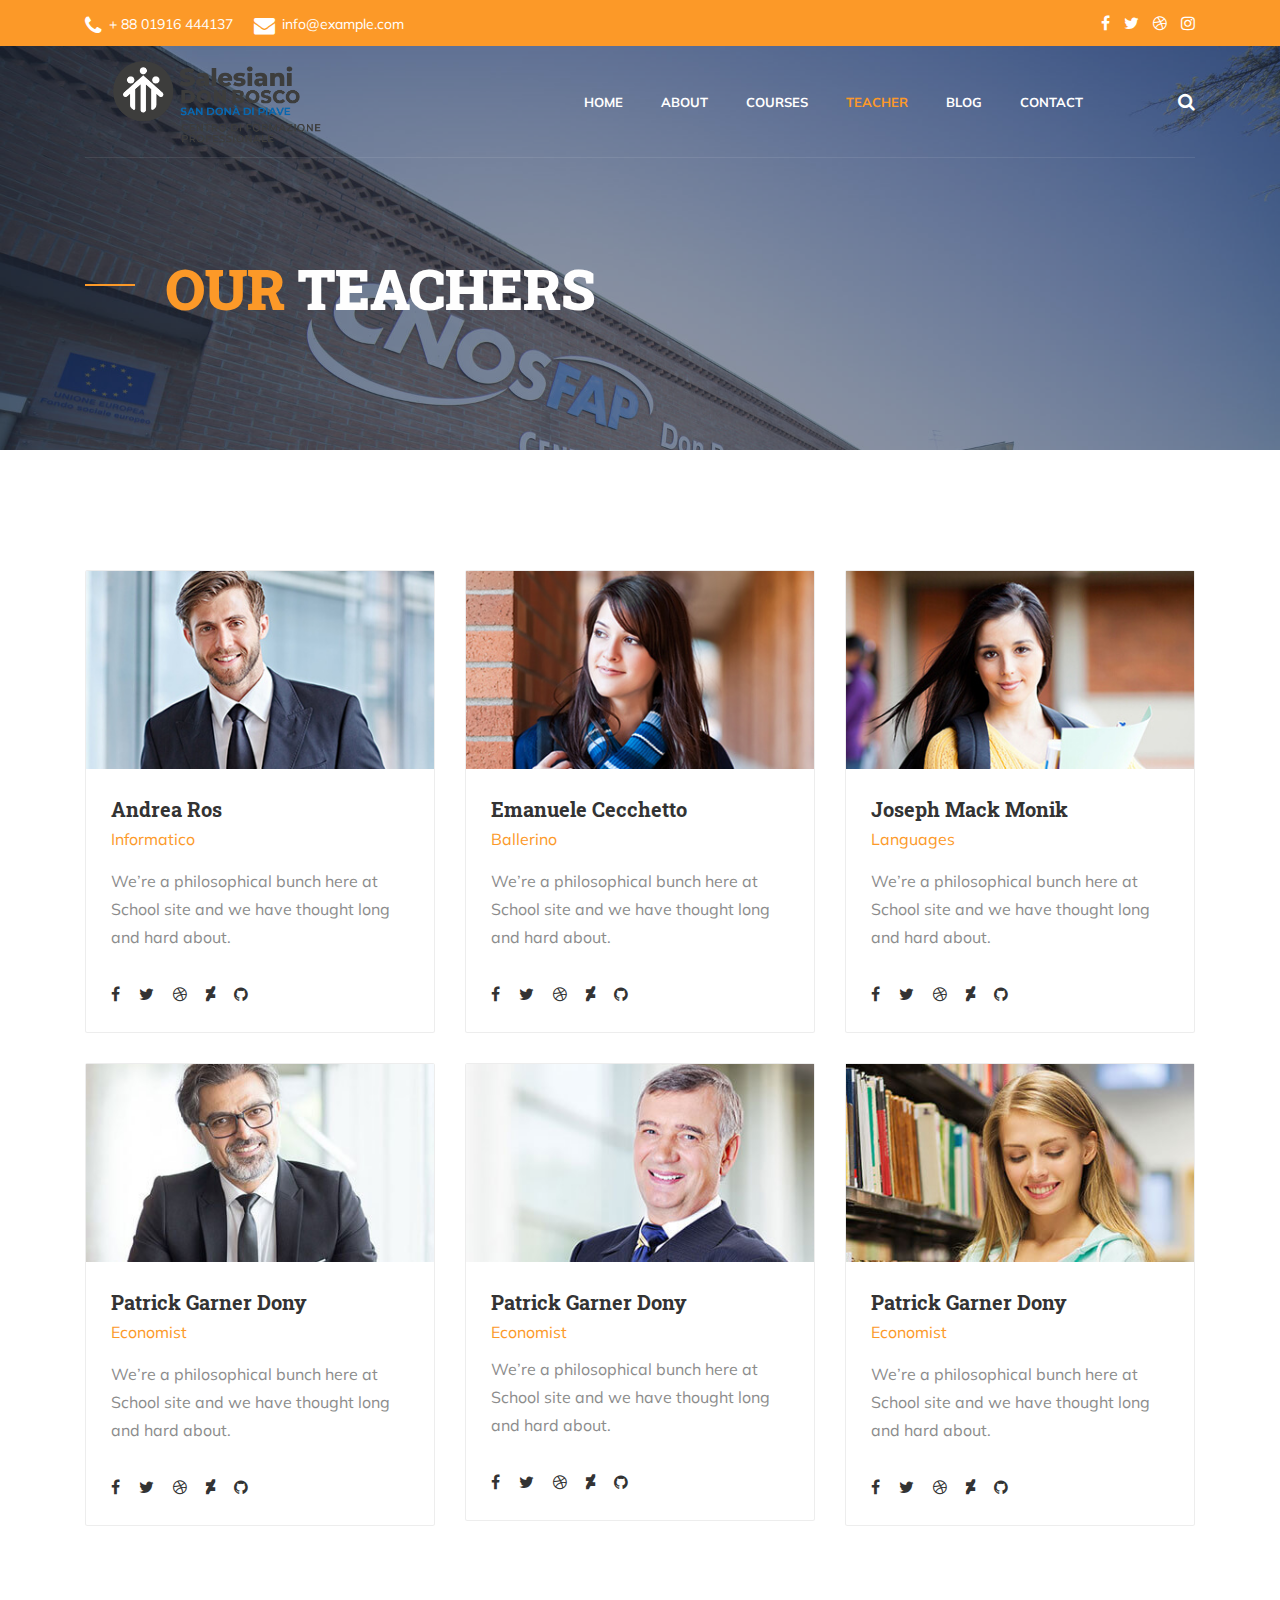
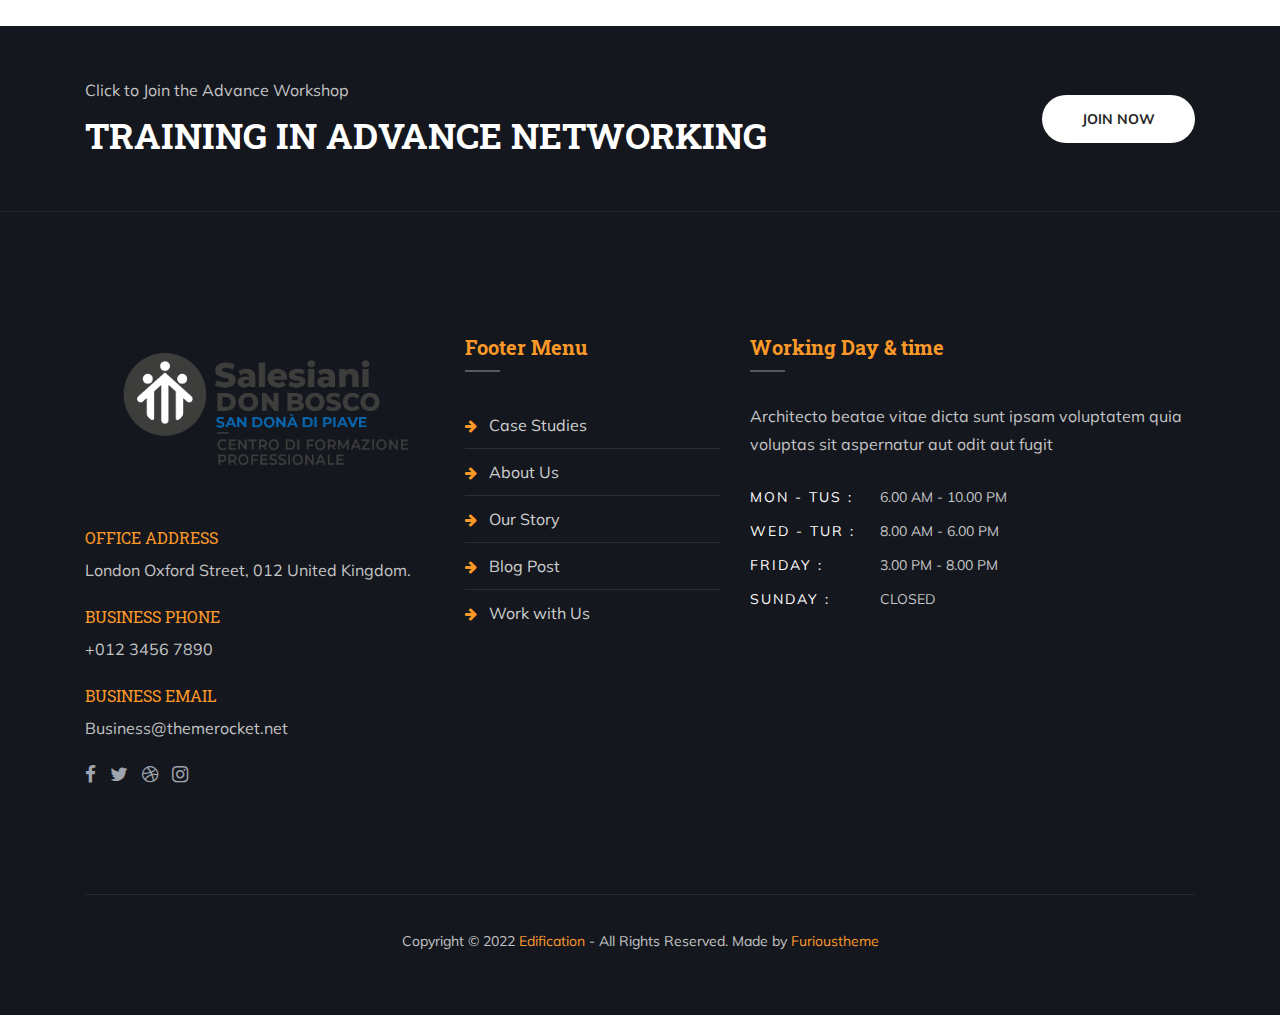
==== commit 659ff166: "Finito" ====
--- a/theme/teachers.html
+++ b/theme/teachers.html
@@ -151,8 +151,8 @@
                   <div class="card mb-5"> 
                     <img src="assets/images/teacher/teacher-member1.jpg" alt="image"> 
                     <div class="card-body teacher-content p-25">  
-                      <h4 class="card-title mb-1"><a href="teacher-details.html">Patrick Garner Dony</a></h4>
-                      <span class="primary-color d-block mb-4">Economist</span>
+                      <h4 class="card-title mb-1"><a href="teacher-details.html">Andrea Ros</a></h4>
+                      <span class="primary-color d-block mb-4">Informatico</span>
                       <p class="card-text">We’re a philosophical bunch here at School site and we have thought long and hard about.</p> 
                       <ul class="list-inline">
                         <li><a href="#"><i class="fa fa-facebook"></i></a></li>
@@ -170,8 +170,8 @@
                   <div class="card mb-5"> 
                     <img src="assets/images/teacher/teacher-member2.jpg" alt="image"> 
                     <div class="card-body teacher-content p-25">  
-                      <h4 class="card-title mb-1"><a href="teacher-details.html">Cameron Brown</a></h4>
-                      <span class="primary-color d-block mb-4">Financier</span>
+                      <h4 class="card-title mb-1"><a href="teacher-details.html">Emanuele Cecchetto</a></h4>
+                      <span class="primary-color d-block mb-4">Ballerino</span>
                       <p class="card-text">We’re a philosophical bunch here at School site and we have thought long and hard about.</p> 
                       <ul class="list-inline">
                         <li><a href="#"><i class="fa fa-facebook"></i></a></li>
@@ -189,7 +189,7 @@
                   <div class="card mb-5"> 
                     <img src="assets/images/teacher/teacher-member3.jpg" alt="image"> 
                     <div class="card-body teacher-content p-25">  
-                      <h4 class="card-title mb-1"><a href="teacher-details.html">Joseph Mack Monika</a></h4>
+                      <h4 class="card-title mb-1"><a href="teacher-details.html">Joseph Mack Monik</a></h4>
                       <span class="primary-color d-block mb-4">Languages</span>
                       <p class="card-text">We’re a philosophical bunch here at School site and we have thought long and hard about.</p> 
                       <ul class="list-inline">
--- a/theme/assets/css/styles.css
+++ b/theme/assets/css/styles.css
@@ -2494,3 +2494,15 @@
   margin-right: 8px;
   width: auto;
 }
+
+#logo-centrale {
+  width: 100px;
+}
+
+#fatti-un-giro{
+  border-radius: 20px;
+}
+
+#iscrizioni{
+  width: 60%;
+}
